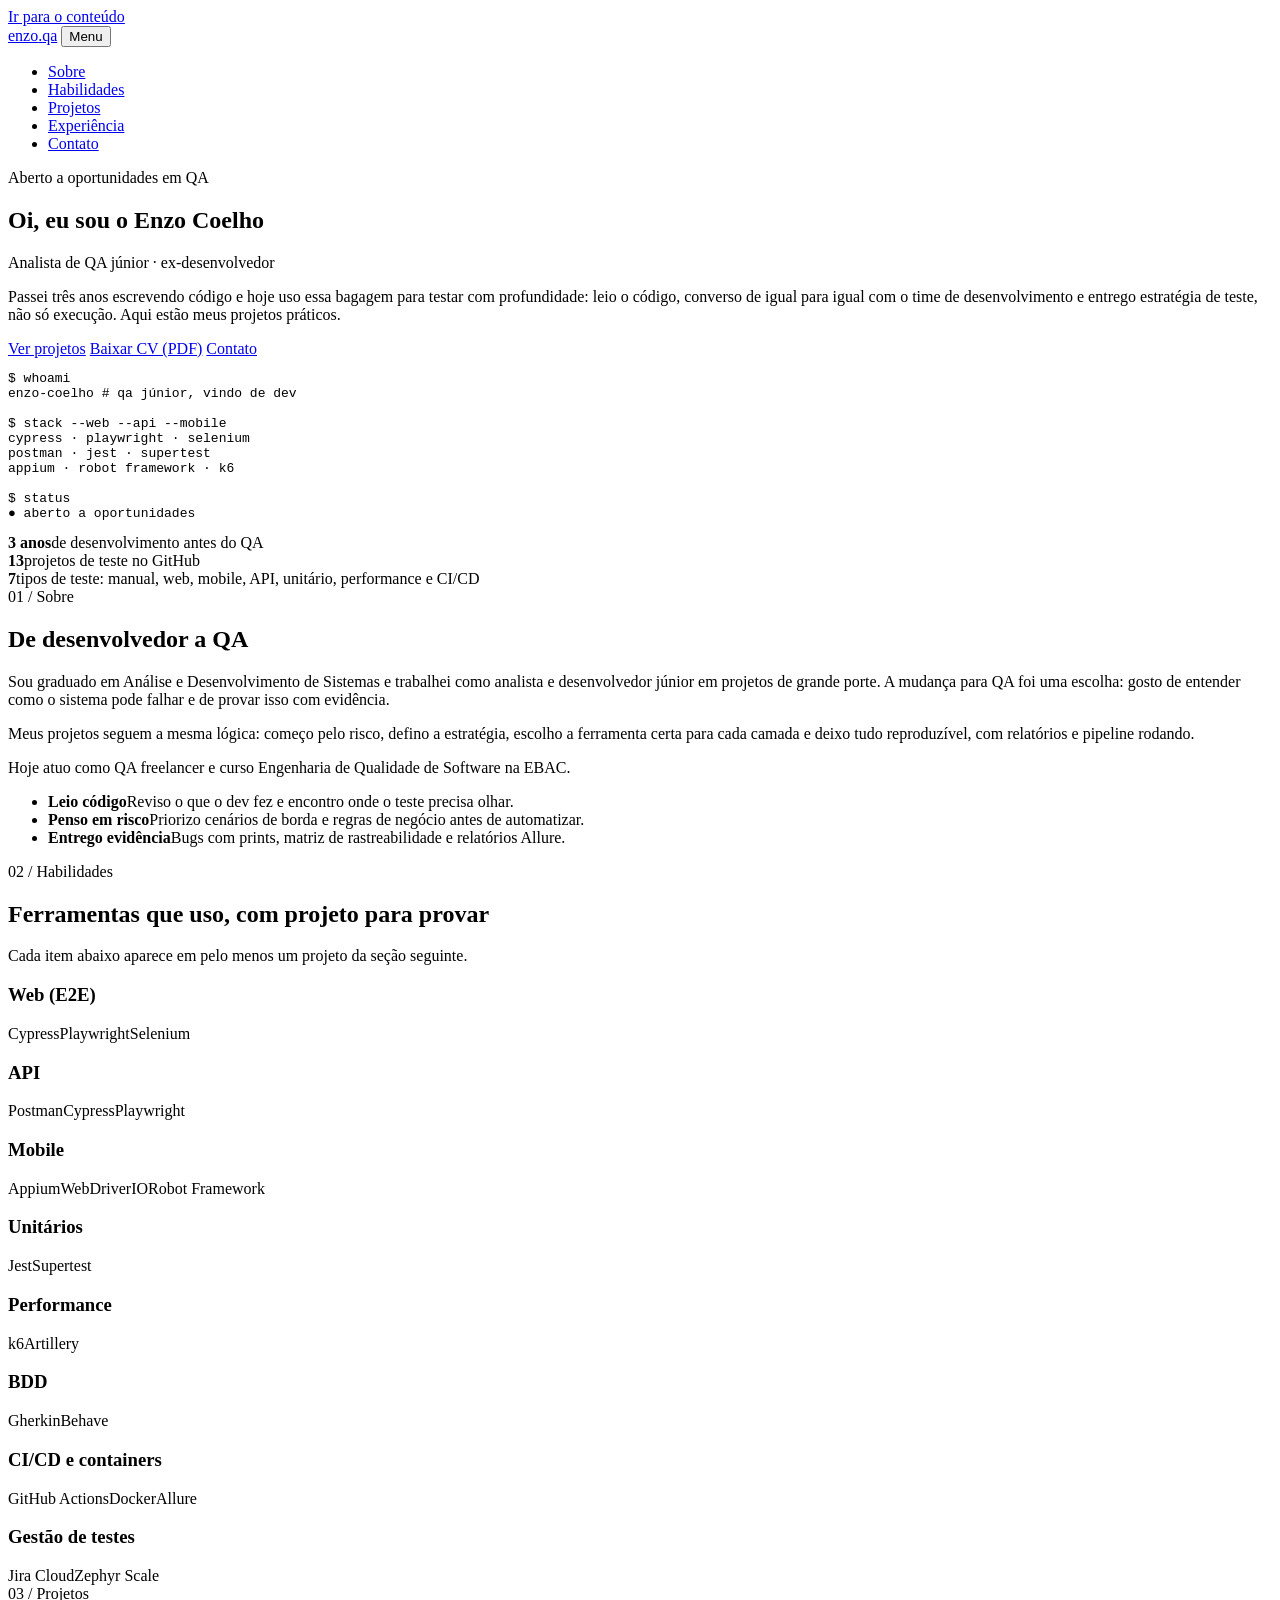
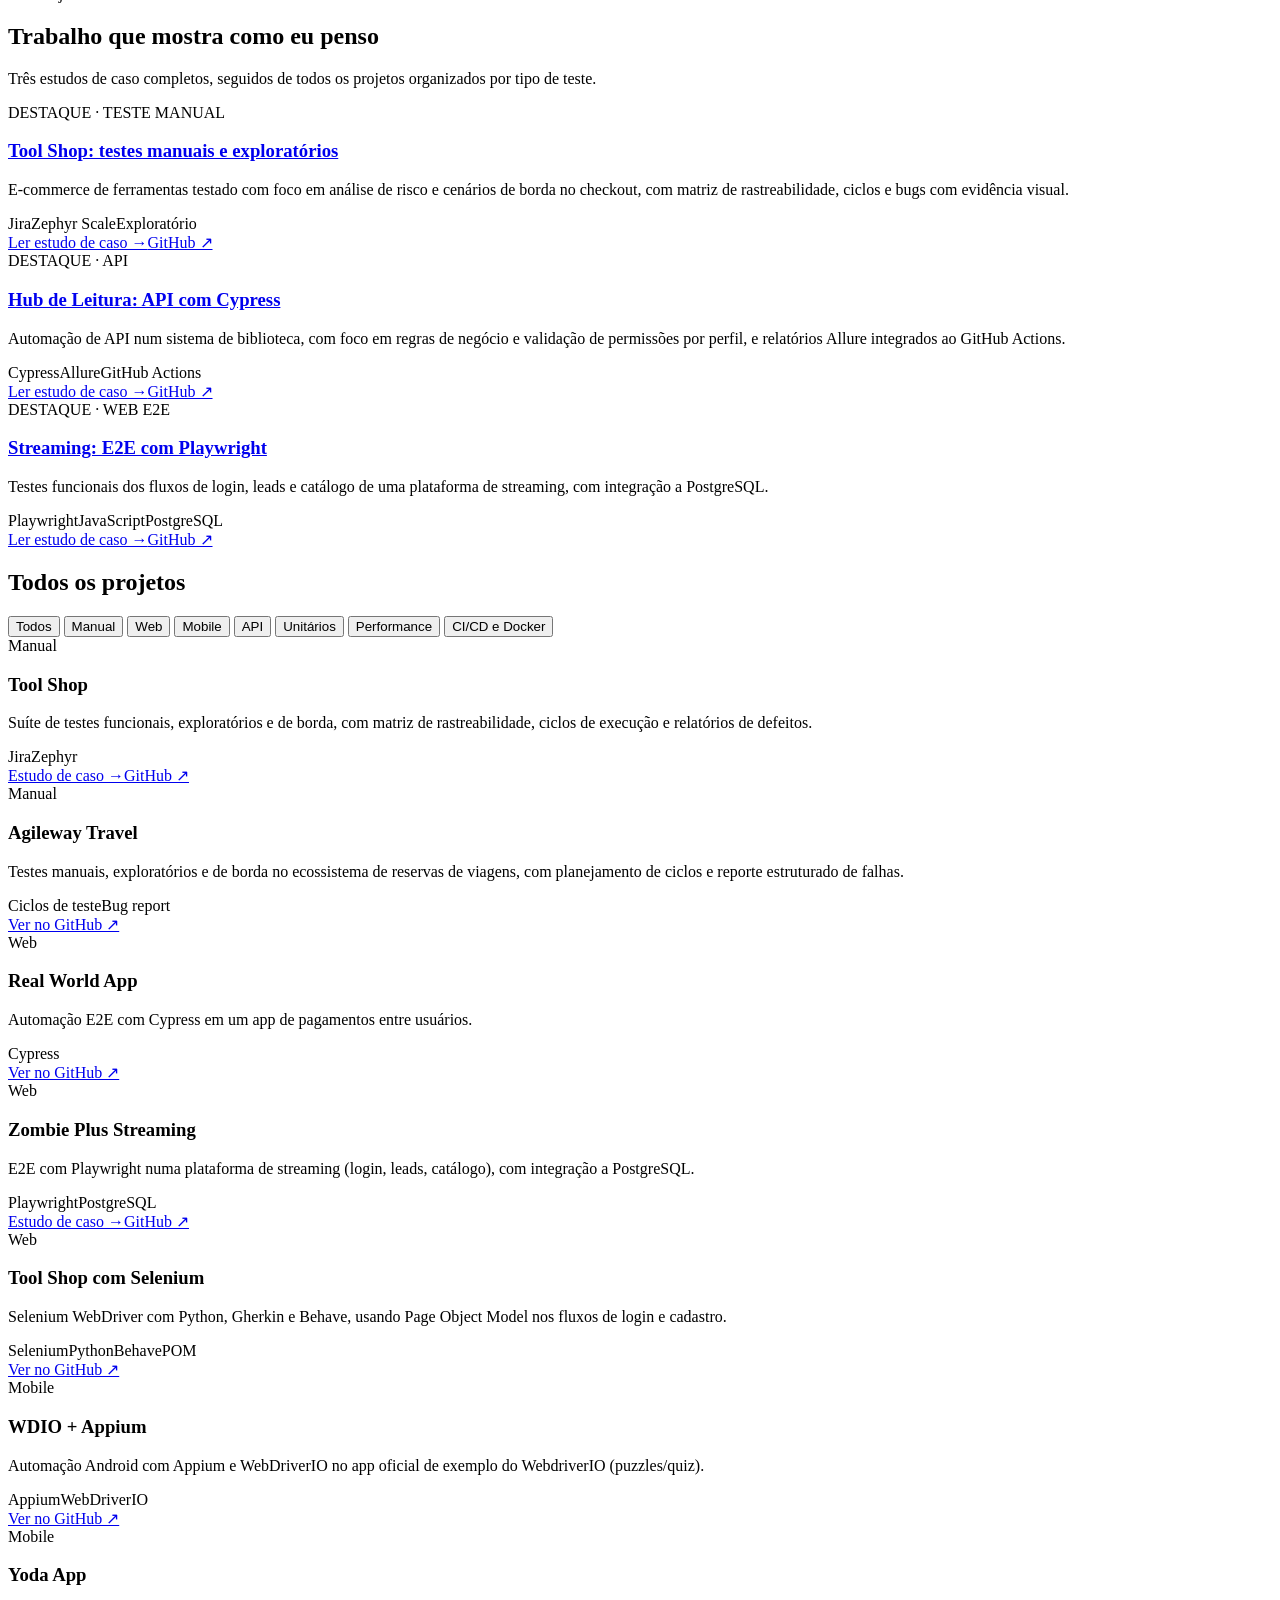
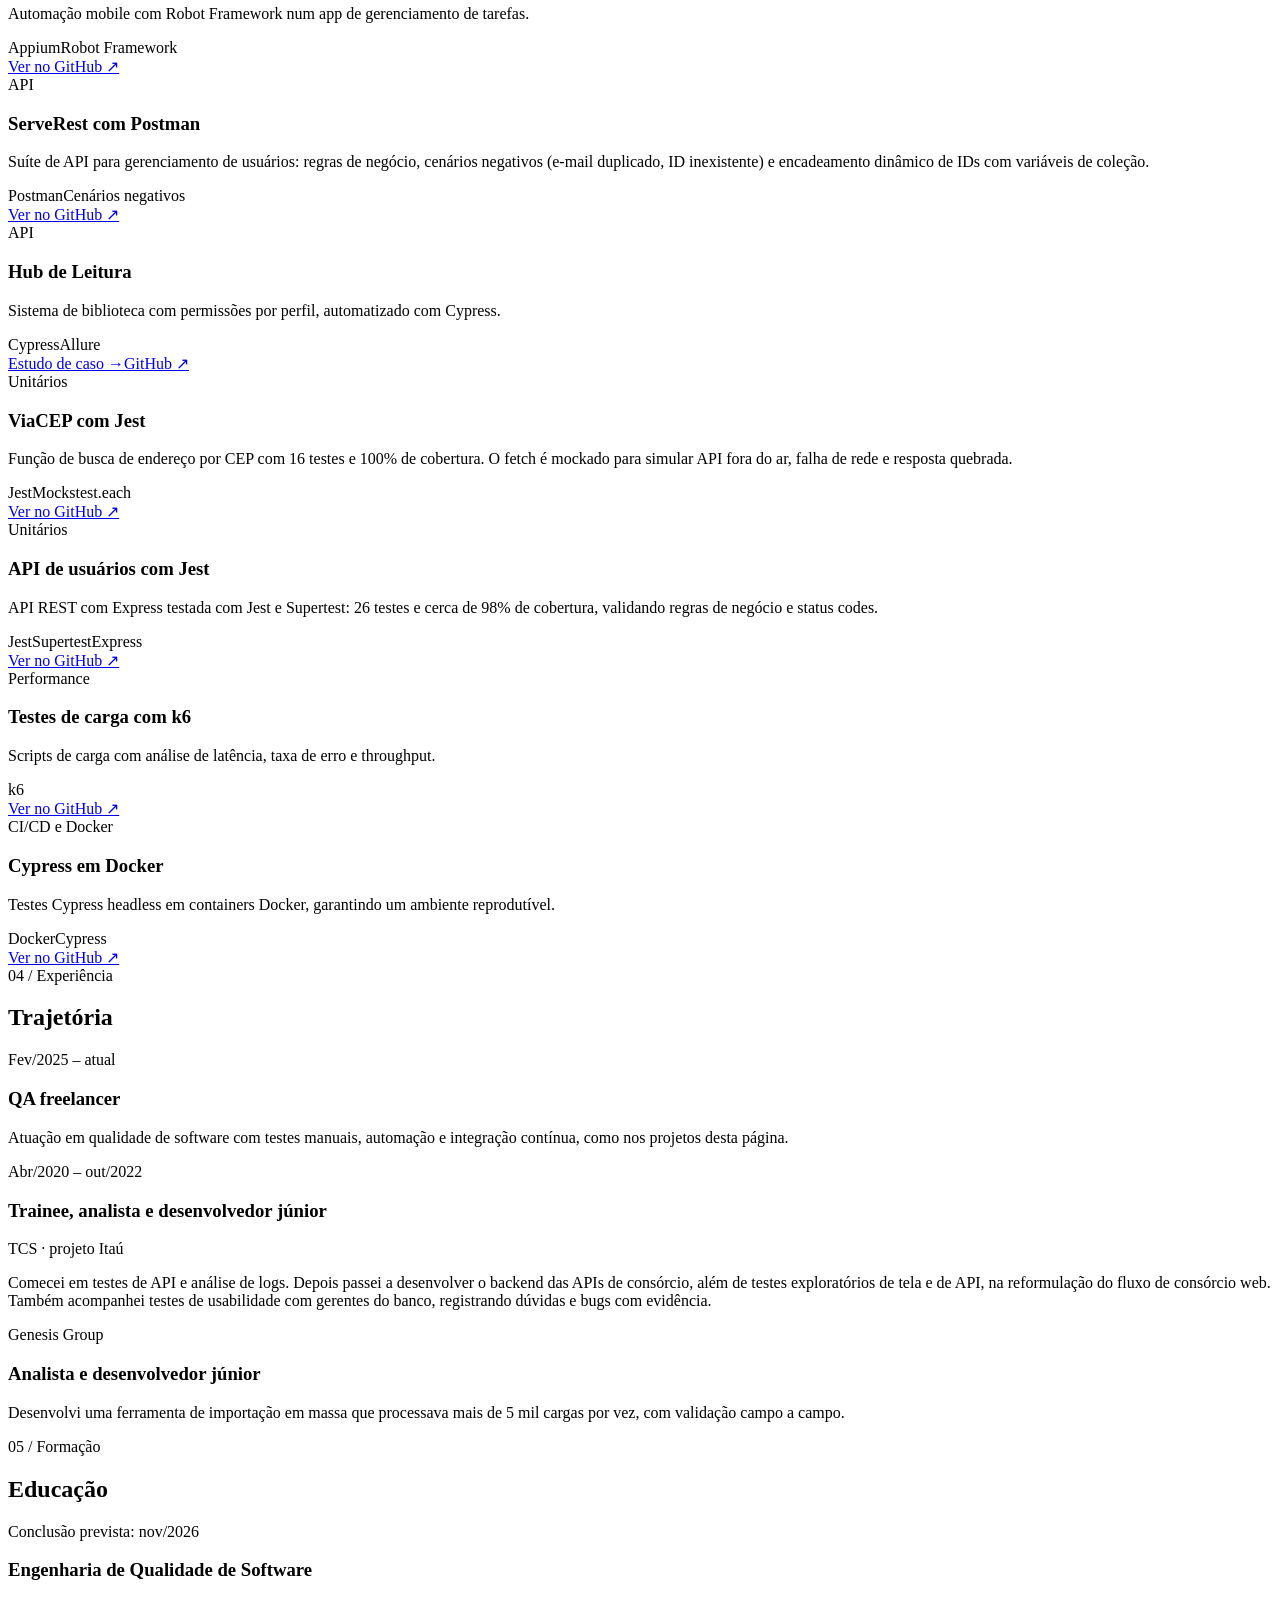
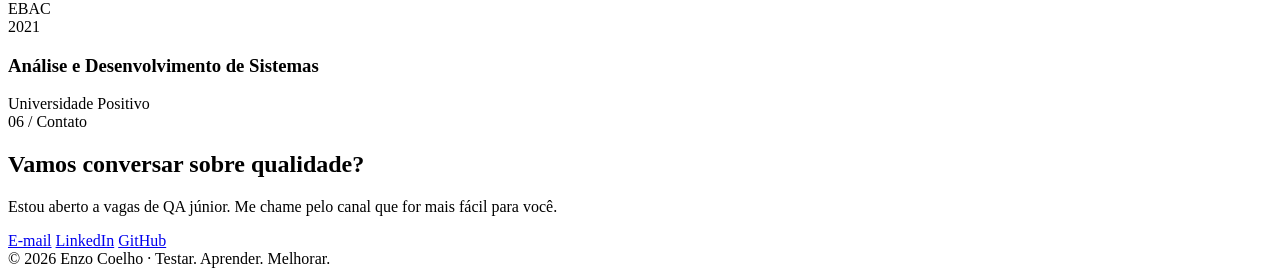
==== index.html @ df44e103 "Add files via upload" ====
<!doctype html>
<html lang="pt-BR">
<head>
  <meta charset="utf-8">
  <meta name="viewport" content="width=device-width, initial-scale=1">
  <title>Enzo Coelho | Analista de QA</title>
  <meta name="description" content="Portfólio de Enzo Coelho, analista de QA júnior com 3 anos de bagagem em desenvolvimento. Testes manuais, automação web, mobile, API, unitários, performance e CI/CD.">
  <meta property="og:title" content="Enzo Coelho | Analista de QA">
  <meta property="og:description" content="De desenvolvedor a QA: projetos práticos de testes manuais, automação e integração contínua.">
  <meta property="og:type" content="website">
  <link rel="stylesheet" href="assets/style.css">
</head>
<body>
  <a class="skip" href="#conteudo">Ir para o conteúdo</a>

  <header class="nav">
    <div class="wrap">
      <a class="brand" href="#inicio">enzo<span>.qa</span></a>
      <button class="nav-toggle" aria-expanded="false" aria-controls="menu">Menu</button>
      <nav aria-label="Principal">
        <ul id="menu">
          <li><a href="#sobre">Sobre</a></li>
          <li><a href="#habilidades">Habilidades</a></li>
          <li><a href="#projetos">Projetos</a></li>
          <li><a href="#experiencia">Experiência</a></li>
          <li><a href="#contato">Contato</a></li>
        </ul>
      </nav>
    </div>
  </header>

  <main id="conteudo">
    <!-- ================= HERO ================= -->
    <section class="hero" id="inicio">
      <div class="wrap">
        <div class="hero-grid">
          <div>
            <span class="badge"><i class="dot"></i> Aberto a oportunidades em QA</span>
            <h1>Oi, eu sou o <span class="grad">Enzo Coelho</span></h1>
            <p class="role">Analista de QA júnior · ex-desenvolvedor</p>
            <p class="lead">
              Passei três anos escrevendo código e hoje uso essa bagagem para testar com profundidade:
              leio o código, converso de igual para igual com o time de desenvolvimento e entrego
              estratégia de teste, não só execução. Aqui estão meus projetos práticos.
            </p>
            <div class="cta">
              <a class="btn primary" href="#projetos">Ver projetos</a>
              <a class="btn" href="assets/Enzo-Coelho-CV.pdf" download>Baixar CV (PDF)</a>
              <a class="btn" href="#contato">Contato</a>
            </div>
          </div>

          <div class="terminal" aria-hidden="true">
            <div class="terminal-bar"><i></i><i></i><i></i></div>
<pre><span class="p">$</span> whoami
enzo-coelho <span class="c"># qa júnior, vindo de dev</span>

<span class="p">$</span> stack --web --api --mobile
<span class="v">cypress · playwright · selenium</span>
<span class="v">postman · jest · supertest</span>
<span class="v">appium · robot framework · k6</span>

<span class="p">$</span> status
<span class="p">●</span> aberto a oportunidades</pre>
          </div>
        </div>

        <div class="stats">
          <div class="stat"><b>3 anos</b><span>de desenvolvimento antes do QA</span></div>
          <div class="stat"><b>13</b><span>projetos de teste no GitHub</span></div>
          <div class="stat"><b>7</b><span>tipos de teste: manual, web, mobile, API, unitário, performance e CI/CD</span></div>
        </div>
      </div>
    </section>

    <!-- ================= SOBRE ================= -->
    <section id="sobre">
      <div class="wrap">
        <span class="eyebrow">01 / Sobre</span>
        <h2>De desenvolvedor a QA</h2>
        <div class="about-grid">
          <div>
            <p>
              Sou graduado em Análise e Desenvolvimento de Sistemas e trabalhei como analista e
              desenvolvedor júnior em projetos de grande porte. A mudança para QA foi uma escolha:
              gosto de entender como o sistema pode falhar e de provar isso com evidência.
            </p>
            <p>
              Meus projetos seguem a mesma lógica: começo pelo risco, defino a estratégia, escolho
              a ferramenta certa para cada camada e deixo tudo reproduzível, com relatórios e
              pipeline rodando.
            </p>
            <p>
              Hoje atuo como QA freelancer e curso Engenharia de Qualidade de Software na EBAC.
            </p>
          </div>
          <ul class="checks">
            <li><b>Leio código</b><span>Reviso o que o dev fez e encontro onde o teste precisa olhar.</span></li>
            <li><b>Penso em risco</b><span>Priorizo cenários de borda e regras de negócio antes de automatizar.</span></li>
            <li><b>Entrego evidência</b><span>Bugs com prints, matriz de rastreabilidade e relatórios Allure.</span></li>
          </ul>
        </div>
      </div>
    </section>

    <!-- ================= HABILIDADES ================= -->
    <section id="habilidades" class="alt">
      <div class="wrap">
        <span class="eyebrow">02 / Habilidades</span>
        <h2>Ferramentas que uso, com projeto para provar</h2>
        <p class="sub">Cada item abaixo aparece em pelo menos um projeto da seção seguinte.</p>
        <div class="skills">
          <div class="skill"><h3>Web (E2E)</h3><div class="chips"><span class="chip">Cypress</span><span class="chip">Playwright</span><span class="chip">Selenium</span></div></div>
          <div class="skill"><h3>API</h3><div class="chips"><span class="chip">Postman</span><span class="chip">Cypress</span><span class="chip">Playwright</span></div></div>
          <div class="skill"><h3>Mobile</h3><div class="chips"><span class="chip">Appium</span><span class="chip">WebDriverIO</span><span class="chip">Robot Framework</span></div></div>
          <div class="skill"><h3>Unitários</h3><div class="chips"><span class="chip">Jest</span><span class="chip">Supertest</span></div></div>
          <div class="skill"><h3>Performance</h3><div class="chips"><span class="chip">k6</span><span class="chip">Artillery</span></div></div>
          <div class="skill"><h3>BDD</h3><div class="chips"><span class="chip">Gherkin</span><span class="chip">Behave</span></div></div>
          <div class="skill"><h3>CI/CD e containers</h3><div class="chips"><span class="chip">GitHub Actions</span><span class="chip">Docker</span><span class="chip">Allure</span></div></div>
          <div class="skill"><h3>Gestão de testes</h3><div class="chips"><span class="chip">Jira Cloud</span><span class="chip">Zephyr Scale</span></div></div>
        </div>
      </div>
    </section>

    <!-- ================= PROJETOS ================= -->
    <section id="projetos">
      <div class="wrap">
        <span class="eyebrow">03 / Projetos</span>
        <h2>Trabalho que mostra como eu penso</h2>
        <p class="sub">Três estudos de caso completos, seguidos de todos os projetos organizados por tipo de teste.</p>

        <div class="featured">
          <article class="card feat">
            <span class="star">DESTAQUE · TESTE MANUAL</span>
            <h3><a href="projetos/tool-shop.html">Tool Shop: testes manuais e exploratórios</a></h3>
            <p>E-commerce de ferramentas testado com foco em análise de risco e cenários de borda no checkout, com matriz de rastreabilidade, ciclos e bugs com evidência visual.</p>
            <div class="tags"><span>Jira</span><span>Zephyr Scale</span><span>Exploratório</span></div>
            <div class="links"><a href="projetos/tool-shop.html">Ler estudo de caso →</a><a href="https://github.com/enzoacoelho/qa-manual-toolshop">GitHub ↗</a></div>
          </article>

          <article class="card feat">
            <span class="star">DESTAQUE · API</span>
            <h3><a href="projetos/hub-de-leitura.html">Hub de Leitura: API com Cypress</a></h3>
            <p>Automação de API num sistema de biblioteca, com foco em regras de negócio e validação de permissões por perfil, e relatórios Allure integrados ao GitHub Actions.</p>
            <div class="tags"><span>Cypress</span><span>Allure</span><span>GitHub Actions</span></div>
            <div class="links"><a href="projetos/hub-de-leitura.html">Ler estudo de caso →</a><a href="https://github.com/enzoacoelho/cy-api-hub-de-leitura">GitHub ↗</a></div>
          </article>

          <article class="card feat">
            <span class="star">DESTAQUE · WEB E2E</span>
            <h3><a href="projetos/streaming.html">Streaming: E2E com Playwright</a></h3>
            <p>Testes funcionais dos fluxos de login, leads e catálogo de uma plataforma de streaming, com integração a PostgreSQL.</p>
            <div class="tags"><span>Playwright</span><span>JavaScript</span><span>PostgreSQL</span></div>
            <div class="links"><a href="projetos/streaming.html">Ler estudo de caso →</a><a href="https://github.com/enzoacoelho/pw-streaming">GitHub ↗</a></div>
          </article>
        </div>

        <h2 style="font-size:1.5rem">Todos os projetos</h2>
        <div class="filters" role="group" aria-label="Filtrar projetos por tipo">
          <button class="filter" data-filter="todos" aria-pressed="true">Todos</button>
          <button class="filter" data-filter="manual" aria-pressed="false">Manual</button>
          <button class="filter" data-filter="web" aria-pressed="false">Web</button>
          <button class="filter" data-filter="mobile" aria-pressed="false">Mobile</button>
          <button class="filter" data-filter="api" aria-pressed="false">API</button>
          <button class="filter" data-filter="unitario" aria-pressed="false">Unitários</button>
          <button class="filter" data-filter="performance" aria-pressed="false">Performance</button>
          <button class="filter" data-filter="devops" aria-pressed="false">CI/CD e Docker</button>
        </div>

        <div class="grid" id="todos">
          <article class="card" data-cat="manual">
            <span class="cat">Manual</span>
            <h3>Tool Shop</h3>
            <p>Suíte de testes funcionais, exploratórios e de borda, com matriz de rastreabilidade, ciclos de execução e relatórios de defeitos.</p>
            <div class="tags"><span>Jira</span><span>Zephyr</span></div>
            <div class="links"><a href="projetos/tool-shop.html">Estudo de caso →</a><a href="https://github.com/enzoacoelho/qa-manual-toolshop">GitHub ↗</a></div>
          </article>
          <article class="card" data-cat="manual">
            <span class="cat">Manual</span>
            <h3>Agileway Travel</h3>
            <p>Testes manuais, exploratórios e de borda no ecossistema de reservas de viagens, com planejamento de ciclos e reporte estruturado de falhas.</p>
            <div class="tags"><span>Ciclos de teste</span><span>Bug report</span></div>
            <div class="links"><a href="https://github.com/enzoacoelho/qa-manual-agileway-travel">Ver no GitHub ↗</a></div>
          </article>

          <article class="card" data-cat="web">
            <span class="cat">Web</span>
            <h3>Real World App</h3>
            <p>Automação E2E com Cypress em um app de pagamentos entre usuários.</p>
            <div class="tags"><span>Cypress</span></div>
            <div class="links"><a href="https://github.com/enzoacoelho/cy-realworldapp">Ver no GitHub ↗</a></div>
          </article>
          <article class="card" data-cat="web">
            <span class="cat">Web</span>
            <h3>Zombie Plus Streaming</h3>
            <p>E2E com Playwright numa plataforma de streaming (login, leads, catálogo), com integração a PostgreSQL.</p>
            <div class="tags"><span>Playwright</span><span>PostgreSQL</span></div>
            <div class="links"><a href="projetos/streaming.html">Estudo de caso →</a><a href="https://github.com/enzoacoelho/pw-streaming">GitHub ↗</a></div>
          </article>
          <article class="card" data-cat="web">
            <span class="cat">Web</span>
            <h3>Tool Shop com Selenium</h3>
            <p>Selenium WebDriver com Python, Gherkin e Behave, usando Page Object Model nos fluxos de login e cadastro.</p>
            <div class="tags"><span>Selenium</span><span>Python</span><span>Behave</span><span>POM</span></div>
            <div class="links"><a href="https://github.com/enzoacoelho/selenium-py-toolshop">Ver no GitHub ↗</a></div>
          </article>

          <article class="card" data-cat="mobile">
            <span class="cat">Mobile</span>
            <h3>WDIO + Appium</h3>
            <p>Automação Android com Appium e WebDriverIO no app oficial de exemplo do WebdriverIO (puzzles/quiz).</p>
            <div class="tags"><span>Appium</span><span>WebDriverIO</span></div>
            <div class="links"><a href="https://github.com/enzoacoelho/appium-wdio">Ver no GitHub ↗</a></div>
          </article>
          <article class="card" data-cat="mobile">
            <span class="cat">Mobile</span>
            <h3>Yoda App</h3>
            <p>Automação mobile com Robot Framework num app de gerenciamento de tarefas.</p>
            <div class="tags"><span>Appium</span><span>Robot Framework</span></div>
            <div class="links"><a href="https://github.com/enzoacoelho/appium-robot-yodapp">Ver no GitHub ↗</a></div>
          </article>

          <article class="card" data-cat="api">
            <span class="cat">API</span>
            <h3>ServeRest com Postman</h3>
            <p>Suíte de API para gerenciamento de usuários: regras de negócio, cenários negativos (e-mail duplicado, ID inexistente) e encadeamento dinâmico de IDs com variáveis de coleção.</p>
            <div class="tags"><span>Postman</span><span>Cenários negativos</span></div>
            <div class="links"><a href="https://github.com/enzoacoelho/postman-serverest-usuarios">Ver no GitHub ↗</a></div>
          </article>
          <article class="card" data-cat="api">
            <span class="cat">API</span>
            <h3>Hub de Leitura</h3>
            <p>Sistema de biblioteca com permissões por perfil, automatizado com Cypress.</p>
            <div class="tags"><span>Cypress</span><span>Allure</span></div>
            <div class="links"><a href="projetos/hub-de-leitura.html">Estudo de caso →</a><a href="https://github.com/enzoacoelho/cy-api-hub-de-leitura">GitHub ↗</a></div>
          </article>

          <article class="card" data-cat="unitario">
            <span class="cat">Unitários</span>
            <h3>ViaCEP com Jest</h3>
            <p>Função de busca de endereço por CEP com 16 testes e 100% de cobertura. O fetch é mockado para simular API fora do ar, falha de rede e resposta quebrada.</p>
            <div class="tags"><span>Jest</span><span>Mocks</span><span>test.each</span></div>
            <div class="links"><a href="https://github.com/enzoacoelho/jest-viacep">Ver no GitHub ↗</a></div>
          </article>
          <article class="card" data-cat="unitario">
            <span class="cat">Unitários</span>
            <h3>API de usuários com Jest</h3>
            <p>API REST com Express testada com Jest e Supertest: 26 testes e cerca de 98% de cobertura, validando regras de negócio e status codes.</p>
            <div class="tags"><span>Jest</span><span>Supertest</span><span>Express</span></div>
            <div class="links"><a href="https://github.com/enzoacoelho/jest-usuarios-api">Ver no GitHub ↗</a></div>
          </article>

          <article class="card" data-cat="performance">
            <span class="cat">Performance</span>
            <h3>Testes de carga com k6</h3>
            <p>Scripts de carga com análise de latência, taxa de erro e throughput.</p>
            <div class="tags"><span>k6</span></div>
            <div class="links"><a href="https://github.com/enzoacoelho/k6-tests">Ver no GitHub ↗</a></div>
          </article>

          <article class="card" data-cat="devops">
            <span class="cat">CI/CD e Docker</span>
            <h3>Cypress em Docker</h3>
            <p>Testes Cypress headless em containers Docker, garantindo um ambiente reprodutível.</p>
            <div class="tags"><span>Docker</span><span>Cypress</span></div>
            <div class="links"><a href="https://github.com/enzoacoelho/cy-interception-docker">Ver no GitHub ↗</a></div>
          </article>
        </div>
      </div>
    </section>

    <!-- ================= EXPERIÊNCIA ================= -->
    <section id="experiencia" class="alt">
      <div class="wrap">
        <div class="two">
          <div>
            <span class="eyebrow">04 / Experiência</span>
            <h2>Trajetória</h2>
            <div class="timeline">
              <div class="tl" style="grid-template-columns:1fr">
                <div>
                  <time>Fev/2025 – atual</time>
                  <h3>QA freelancer</h3>
                  <p>Atuação em qualidade de software com testes manuais, automação e integração contínua, como nos projetos desta página.</p>
                </div>
              </div>
              <div class="tl" style="grid-template-columns:1fr">
                <div>
                  <time>Abr/2020 – out/2022</time>
                  <h3>Trainee, analista e desenvolvedor júnior</h3>
                  <div class="where">TCS · projeto Itaú</div>
                  <p>Comecei em testes de API e análise de logs. Depois passei a desenvolver o backend das APIs de consórcio, além de testes exploratórios de tela e de API, na reformulação do fluxo de consórcio web. Também acompanhei testes de usabilidade com gerentes do banco, registrando dúvidas e bugs com evidência.</p>
                </div>
              </div>
              <div class="tl" style="grid-template-columns:1fr">
                <div>
                  <time>Genesis Group</time>
                  <h3>Analista e desenvolvedor júnior</h3>
                  <p>Desenvolvi uma ferramenta de importação em massa que processava mais de 5 mil cargas por vez, com validação campo a campo.</p>
                </div>
              </div>
            </div>
          </div>

          <div>
            <span class="eyebrow">05 / Formação</span>
            <h2>Educação</h2>
            <div class="timeline">
              <div class="tl" style="grid-template-columns:1fr">
                <div>
                  <time>Conclusão prevista: nov/2026</time>
                  <h3>Engenharia de Qualidade de Software</h3>
                  <div class="where">EBAC</div>
                </div>
              </div>
              <div class="tl" style="grid-template-columns:1fr">
                <div>
                  <time>2021</time>
                  <h3>Análise e Desenvolvimento de Sistemas</h3>
                  <div class="where">Universidade Positivo</div>
                </div>
              </div>
            </div>
          </div>
        </div>
      </div>
    </section>

    <!-- ================= CONTATO ================= -->
    <section id="contato" class="contact">
      <div class="wrap">
        <span class="eyebrow">06 / Contato</span>
        <h2>Vamos conversar sobre qualidade?</h2>
        <p class="sub">Estou aberto a vagas de QA júnior. Me chame pelo canal que for mais fácil para você.</p>
        <div class="cta">
          <a class="btn primary" href="mailto:TROCAR-PELO-SEU-EMAIL@exemplo.com">E-mail</a>
          <a class="btn" href="https://www.linkedin.com/in/TROCAR-PELO-SEU-LINKEDIN">LinkedIn</a>
          <a class="btn" href="https://github.com/enzoacoelho">GitHub</a>
        </div>
      </div>
    </section>
  </main>

  <footer>
    <div class="wrap">© <span id="year">2026</span> Enzo Coelho · Testar. Aprender. Melhorar.</div>
  </footer>

  <script src="assets/main.js"></script>
</body>
</html>
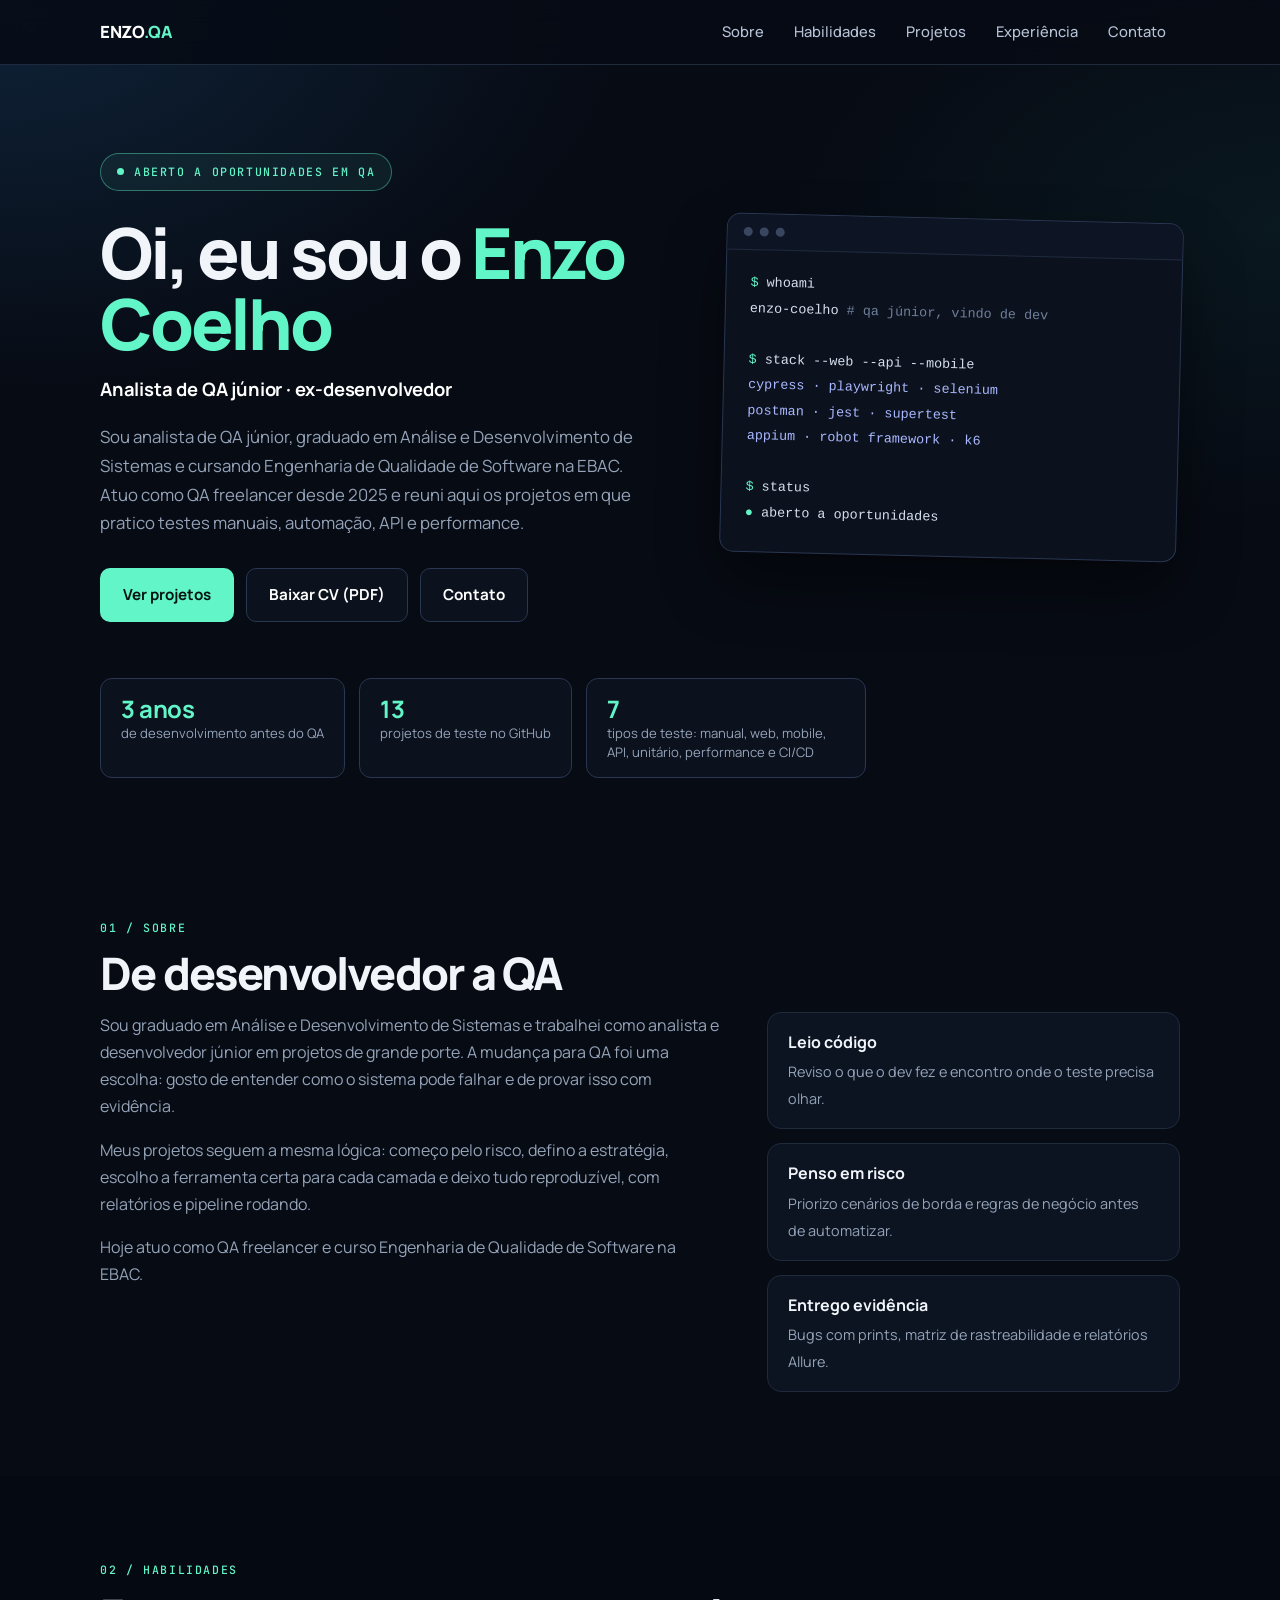
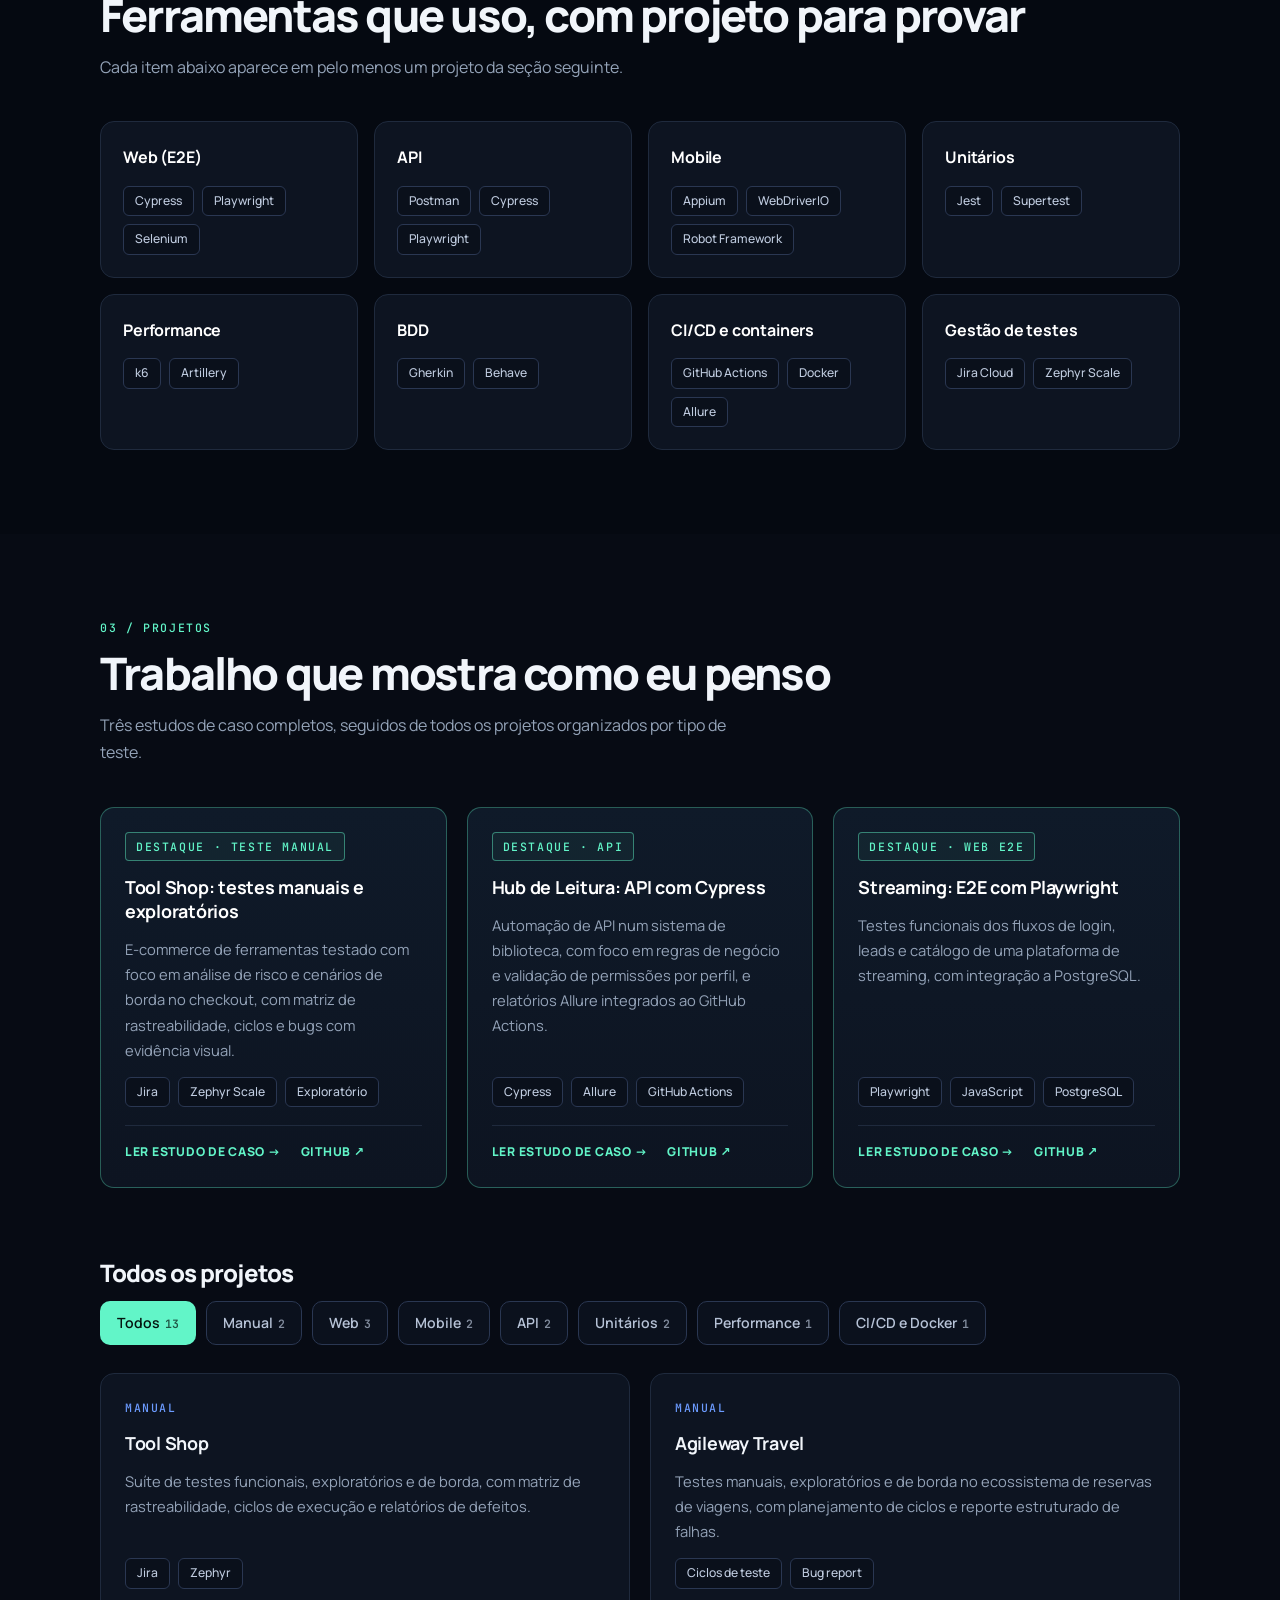
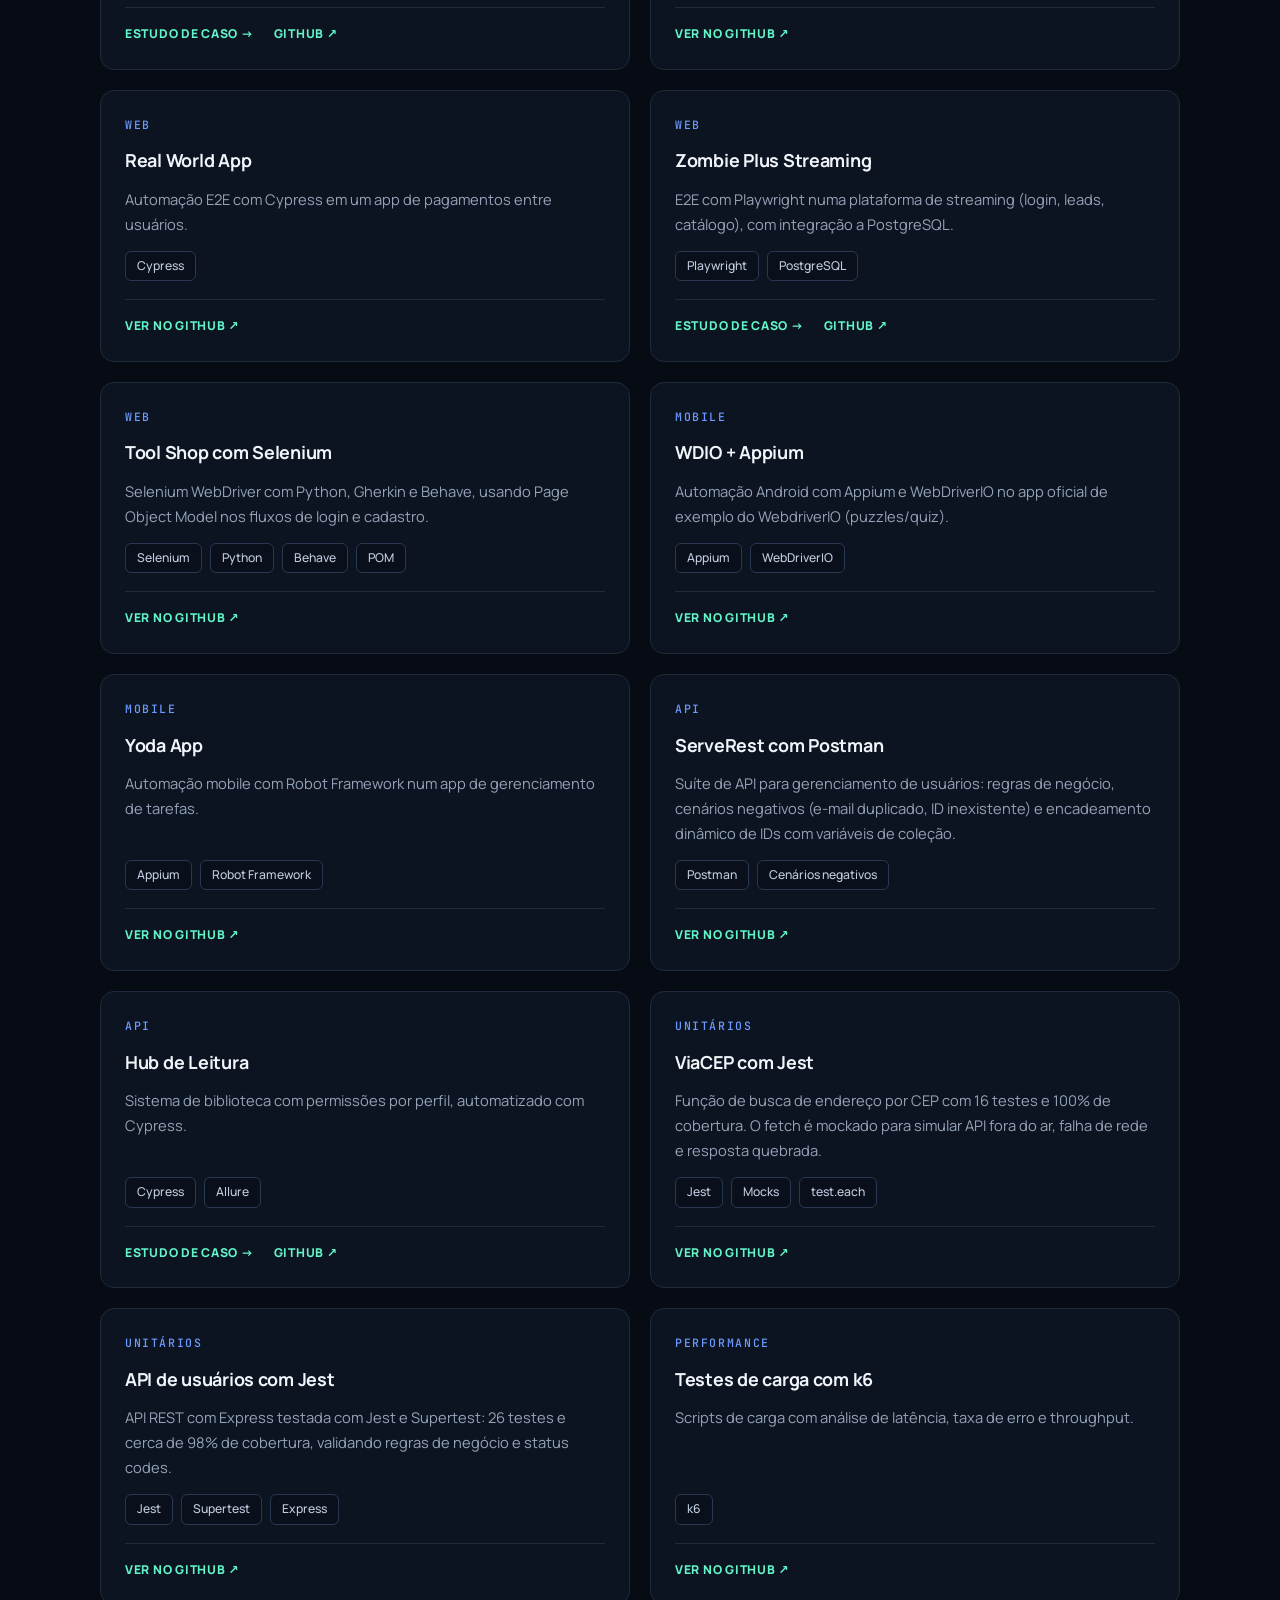
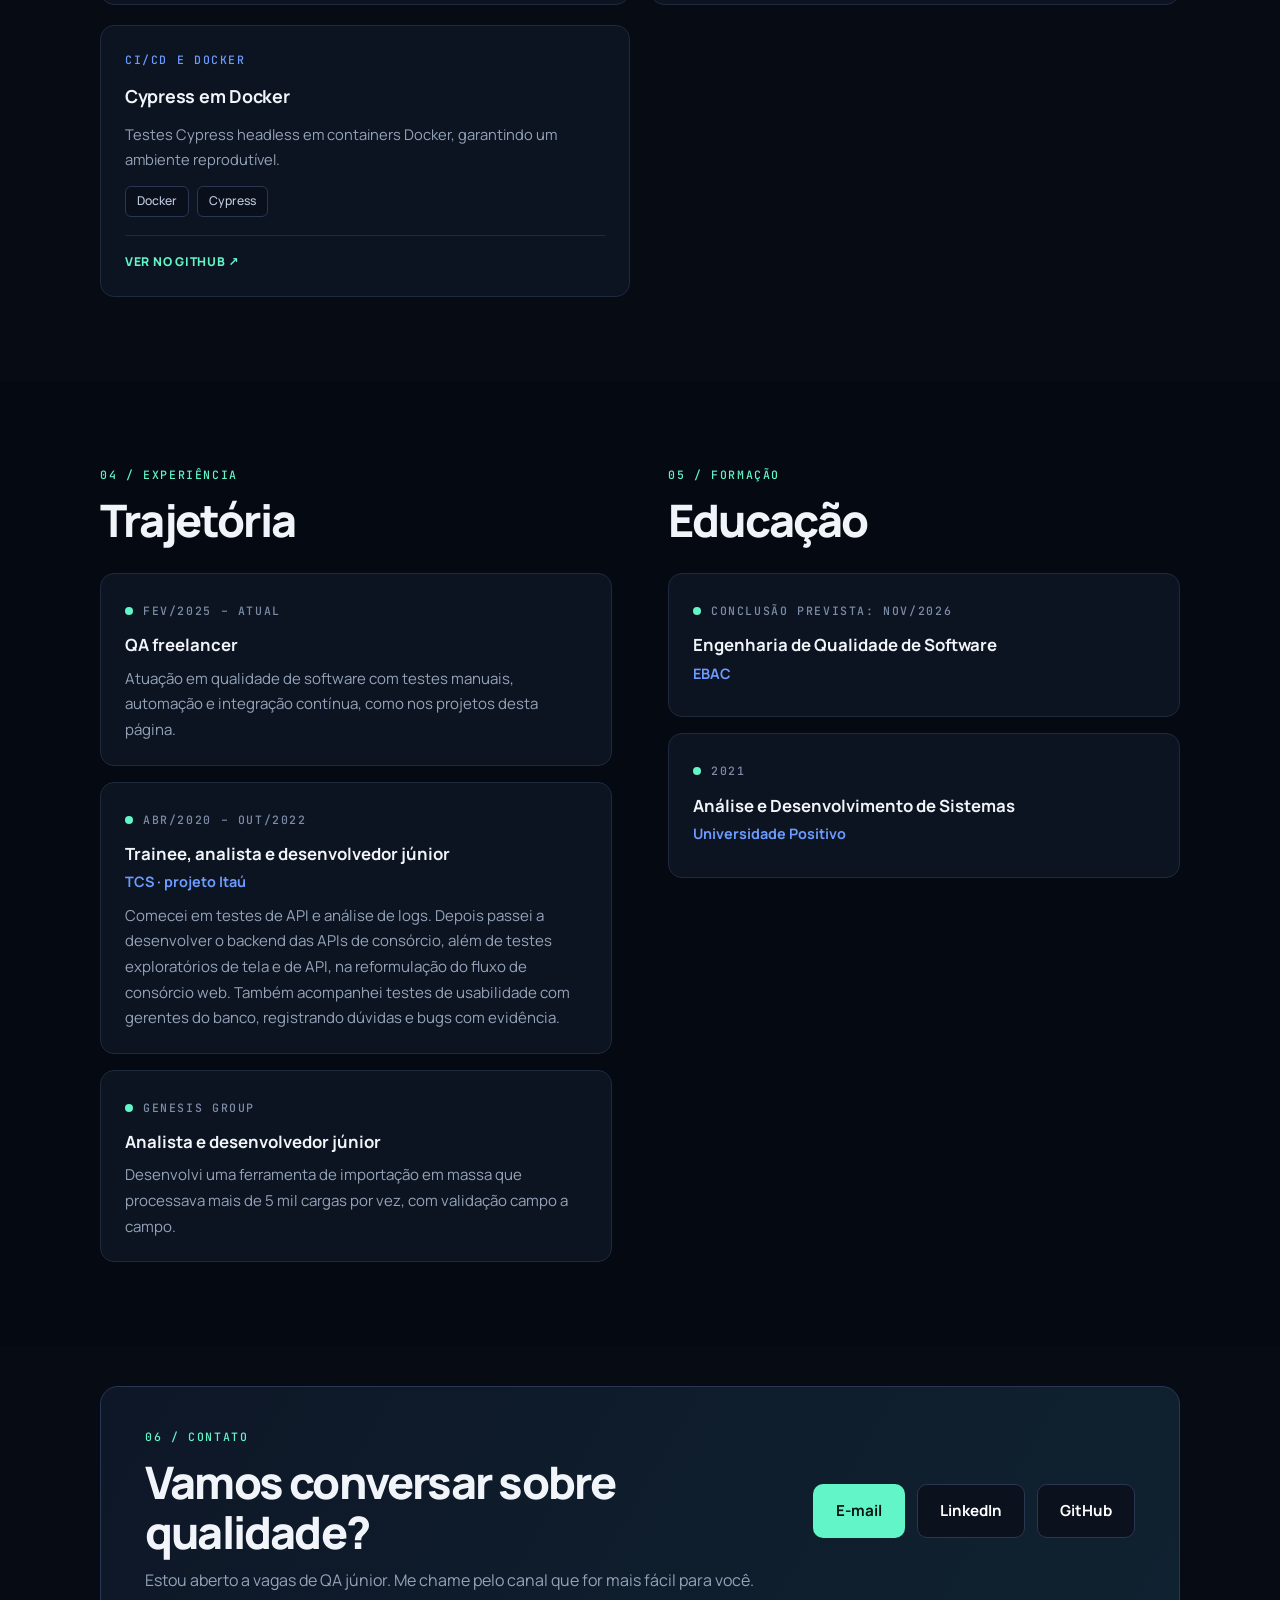
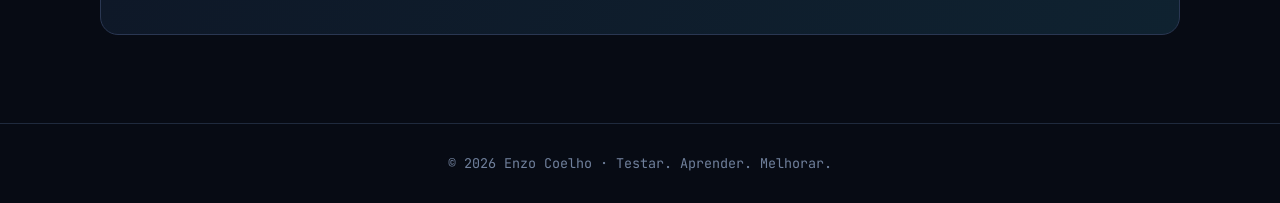
==== commit d65174b3: "Update index.html" ====
--- a/index.html
+++ b/index.html
@@ -39,9 +39,8 @@
             <h1>Oi, eu sou o <span class="grad">Enzo Coelho</span></h1>
             <p class="role">Analista de QA júnior · ex-desenvolvedor</p>
             <p class="lead">
-              Passei três anos escrevendo código e hoje uso essa bagagem para testar com profundidade:
-              leio o código, converso de igual para igual com o time de desenvolvimento e entrego
-              estratégia de teste, não só execução. Aqui estão meus projetos práticos.
+              Sou analista de QA júnior, graduado em Análise e Desenvolvimento de Sistemas e cursando Engenharia de Qualidade de Software na EBAC.
+              Atuo como QA freelancer desde 2025 e reuni aqui os projetos em que pratico testes manuais, automação, API e performance.
             </p>
             <div class="cta">
               <a class="btn primary" href="#projetos">Ver projetos</a>
--- a/assets/style.css
+++ b/assets/style.css
@@ -0,0 +1,237 @@
+@import url("https://fonts.googleapis.com/css2?family=Manrope:wght@400;500;600;700;800&family=JetBrains+Mono:wght@400;500;700&display=swap");
+
+/* ============ Tema (preto-azulado, destaque verde-menta) ============ */
+:root {
+  --bg: #070b14;
+  --bg-soft: rgba(5, 8, 16, 0.55);
+  --card: #0d1421;
+  --card-hover: #111a2b;
+  --line: #1f2a3d;
+  --line-2: #2a3752;
+  --text: #f1f5fa;
+  --muted: #94a3b8;
+  --accent: #62f5c8;
+  --accent-ink: #04140f;
+  --blue: #6c9bff;
+  --radius: 14px;
+  --mono: "JetBrains Mono", ui-monospace, "SF Mono", Menlo, Consolas, monospace;
+  --sans: "Manrope", system-ui, -apple-system, "Segoe UI", Roboto, "Helvetica Neue", Arial, sans-serif;
+}
+
+* { box-sizing: border-box; }
+html { scroll-behavior: smooth; scroll-padding-top: 84px; color-scheme: dark; }
+body {
+  margin: 0;
+  font-family: var(--sans);
+  color: var(--text);
+  line-height: 1.7;
+  -webkit-font-smoothing: antialiased;
+  background-color: var(--bg);
+  background-image:
+    radial-gradient(900px 560px at 0% 0%, rgba(22, 58, 92, 0.5), transparent 70%),
+    radial-gradient(700px 420px at 100% 25%, rgba(24, 100, 96, 0.14), transparent 70%);
+  background-attachment: fixed;
+}
+@media (prefers-reduced-motion: reduce) {
+  html { scroll-behavior: auto; }
+  * { transition: none !important; animation: none !important; }
+}
+
+img { max-width: 100%; display: block; }
+a { color: var(--accent); text-decoration: none; }
+a:hover { text-decoration: underline; }
+:focus-visible { outline: 2px solid var(--accent); outline-offset: 3px; border-radius: 6px; }
+
+.wrap { width: min(1080px, 100% - 40px); margin-inline: auto; }
+.skip {
+  position: absolute; left: -999px; top: 8px;
+  background: var(--accent); color: var(--accent-ink); padding: 8px 14px; border-radius: 8px; z-index: 100;
+}
+.skip:focus { left: 12px; }
+
+/* ============ Navegação ============ */
+.nav {
+  position: sticky; top: 0; z-index: 50;
+  background: rgba(7, 11, 20, 0.85);
+  backdrop-filter: blur(12px);
+  border-bottom: 1px solid var(--line);
+}
+.nav .wrap { display: flex; align-items: center; justify-content: space-between; height: 64px; }
+.brand { font-weight: 800; color: #fff; letter-spacing: -0.02em; text-transform: uppercase; font-size: 1.05rem; }
+.brand span { color: var(--accent); }
+.brand:hover { text-decoration: none; }
+.nav ul { display: flex; gap: 2px; list-style: none; margin: 0; padding: 0; }
+.nav ul a { display: block; padding: 8px 14px; border-radius: 8px; color: #b6c2d6; font-size: 0.92rem; font-weight: 500; }
+.nav ul a:hover { color: #fff; text-decoration: none; }
+.nav-toggle {
+  display: none; background: none; border: 1px solid var(--line-2); color: var(--text);
+  border-radius: 8px; padding: 8px 16px; font: inherit; font-weight: 600; cursor: pointer;
+}
+@media (max-width: 820px) {
+  .nav-toggle { display: block; margin-left: auto; }
+  .nav ul {
+    display: none; position: absolute; top: 64px; left: 0; right: 0;
+    flex-direction: column; padding: 12px 20px 18px;
+    background: rgba(7, 11, 20, 0.98); border-bottom: 1px solid var(--line);
+  }
+  .nav ul.open { display: flex; }
+}
+
+/* ============ Hero ============ */
+.hero { padding: 88px 0 56px; position: relative; overflow: hidden; }
+.hero-grid { display: grid; grid-template-columns: 1.1fr 0.9fr; gap: 64px; align-items: center; }
+@media (max-width: 900px) { .hero-grid { grid-template-columns: 1fr; } }
+
+/* rótulos em fonte monoespaçada */
+.eyebrow, .badge, .card .cat, .star, .tl time, .box h3, .box dt {
+  font-family: var(--mono); text-transform: uppercase; letter-spacing: 0.14em; font-size: 0.72rem; font-weight: 500;
+}
+.eyebrow { color: var(--accent); display: block; }
+.badge {
+  display: inline-flex; align-items: center; gap: 10px; color: var(--accent);
+  padding: 8px 16px; border: 1px solid rgba(98, 245, 200, 0.4); border-radius: 999px; background: rgba(98, 245, 200, 0.06);
+}
+.dot { width: 7px; height: 7px; border-radius: 50%; background: var(--accent); }
+h1 { font-size: clamp(2.5rem, 6vw, 4.4rem); line-height: 1.02; margin: 26px 0 14px; letter-spacing: -0.045em; font-weight: 800; }
+h1 .grad { color: var(--accent); background: none; -webkit-text-fill-color: currentColor; }
+.role { font-size: 1.15rem; font-weight: 700; color: #fff; margin: 0 0 18px; letter-spacing: -0.01em; }
+.lead { max-width: 56ch; color: var(--muted); margin: 0 0 30px; font-size: 1.05rem; }
+
+.cta { display: flex; flex-wrap: wrap; gap: 12px; }
+.btn {
+  display: inline-flex; align-items: center; gap: 8px; font: inherit; font-weight: 700; font-size: 0.95rem;
+  padding: 13px 22px; border-radius: 10px; cursor: pointer;
+  border: 1px solid var(--line-2); color: #fff; background: #0b111d;
+  transition: transform 0.15s, background 0.15s, border-color 0.15s;
+}
+.btn:hover { transform: translateY(-2px); text-decoration: none; background: #121a2b; border-color: #3a4a6b; }
+.btn.primary { background: var(--accent); color: var(--accent-ink); border-color: transparent; }
+.btn.primary:hover { background: #7cf7d3; }
+
+/* janela de código */
+.terminal {
+  background: #0b111d; border: 1px solid var(--line-2); border-radius: 14px;
+  box-shadow: 0 30px 60px rgba(0, 0, 0, 0.45); transform: rotate(1.4deg);
+  font-family: var(--mono); font-size: 0.84rem; overflow: hidden; color: #d7e0ef;
+}
+.terminal-bar { display: flex; gap: 7px; padding: 13px 16px; border-bottom: 1px solid var(--line); background: #0d1524; }
+.terminal-bar i { width: 9px; height: 9px; border-radius: 50%; background: #3a465f; display: block; }
+.terminal pre { margin: 0; padding: 20px 24px 26px; white-space: pre-wrap; line-height: 1.9; }
+.terminal .p { color: var(--accent); }
+.terminal .c { color: #6f7f9b; }
+.terminal .v { color: #a9b8ff; }
+@media (max-width: 900px) { .terminal { transform: none; } }
+
+.stats { display: flex; flex-wrap: wrap; gap: 14px; margin-top: 56px; }
+.stat { background: #0b111d; border: 1px solid var(--line-2); border-radius: 12px; padding: 14px 20px; min-width: 190px; max-width: 280px; }
+.stat b { display: block; font-size: 1.5rem; font-weight: 700; color: var(--accent); letter-spacing: -0.02em; line-height: 1.3; }
+.stat span { color: var(--muted); font-size: 0.82rem; display: block; line-height: 1.5; }
+
+/* ============ Seções ============ */
+section { padding: 84px 0; }
+section.alt { background: var(--bg-soft); }
+h2 { font-size: clamp(1.9rem, 4vw, 2.8rem); margin: 10px 0 14px; letter-spacing: -0.04em; line-height: 1.12; font-weight: 800; }
+.sub { color: var(--muted); max-width: 64ch; margin: 0 0 40px; }
+
+.about-grid { display: grid; grid-template-columns: 1.2fr 0.8fr; gap: 48px; }
+@media (max-width: 860px) { .about-grid { grid-template-columns: 1fr; } }
+.about-grid p { margin: 0 0 16px; color: var(--muted); }
+.checks { list-style: none; padding: 0; margin: 0; display: grid; gap: 14px; }
+.checks li { background: var(--card); border: 1px solid var(--line); border-radius: var(--radius); padding: 16px 20px; }
+.checks b { display: block; margin-bottom: 2px; }
+.checks span { color: var(--muted); font-size: 0.9rem; }
+
+/* Habilidades */
+.skills { display: grid; grid-template-columns: repeat(auto-fill, minmax(240px, 1fr)); gap: 16px; }
+.skill { background: var(--card); border: 1px solid var(--line); border-radius: var(--radius); padding: 22px; }
+.skill h3 { margin: 0 0 14px; font-size: 1rem; font-weight: 700; color: #fff; letter-spacing: -0.01em; }
+.chips { display: flex; flex-wrap: wrap; gap: 8px; }
+.chip, .card .tags span {
+  font-size: 0.76rem; padding: 4px 11px; border-radius: 6px; font-weight: 500;
+  background: #0a101b; border: 1px solid var(--line-2); color: #c0cce0;
+}
+
+/* Projetos */
+.featured { display: grid; grid-template-columns: repeat(3, 1fr); gap: 20px; margin-bottom: 72px; }
+@media (max-width: 960px) { .featured { grid-template-columns: 1fr; } }
+.card {
+  position: relative; background: var(--card); border: 1px solid var(--line); border-radius: var(--radius);
+  padding: 24px; display: flex; flex-direction: column; gap: 14px;
+  transition: transform 0.18s, border-color 0.18s, background 0.18s;
+}
+.card:hover { transform: translateY(-3px); border-color: rgba(98, 245, 200, 0.4); background: var(--card-hover); }
+.card.feat { border-color: rgba(98, 245, 200, 0.32); background: linear-gradient(180deg, #0f1a29, var(--card)); }
+.card .cat { color: var(--blue); }
+.card h3 { margin: 0; font-size: 1.12rem; line-height: 1.35; font-weight: 700; letter-spacing: -0.015em; }
+.card h3 a { color: #fff; }
+.card h3 a:hover { text-decoration: none; color: var(--accent); }
+.card p { margin: 0; color: var(--muted); font-size: 0.92rem; flex: 1; }
+.card .tags { display: flex; flex-wrap: wrap; gap: 8px; }
+.card .links {
+  display: flex; flex-wrap: wrap; gap: 8px 20px; margin-top: 4px; padding-top: 16px; border-top: 1px solid var(--line);
+  font-weight: 800; font-size: 0.76rem; text-transform: uppercase; letter-spacing: 0.06em;
+}
+.star { align-self: flex-start; padding: 4px 10px; border-radius: 4px; color: var(--accent); border: 1px solid rgba(98, 245, 200, 0.45); background: rgba(98, 245, 200, 0.05); }
+
+.filters { display: flex; flex-wrap: wrap; gap: 10px; margin-bottom: 28px; }
+.filter {
+  font: inherit; font-size: 0.88rem; font-weight: 600; cursor: pointer; padding: 9px 16px; border-radius: 10px;
+  border: 1px solid var(--line-2); background: #0b111d; color: #b6c2d6; transition: all 0.15s;
+}
+.filter:hover { color: #fff; border-color: #3a4a6b; }
+.filter[aria-pressed="true"] { background: var(--accent); color: var(--accent-ink); border-color: transparent; }
+.filter small { opacity: 0.7; margin-left: 5px; font-family: var(--mono); font-size: 0.72rem; }
+.grid { display: grid; grid-template-columns: repeat(2, 1fr); gap: 20px; }
+@media (max-width: 720px) { .grid { grid-template-columns: 1fr; } }
+.card[hidden] { display: none; }
+
+/* Linha do tempo */
+.timeline { display: grid; gap: 16px; margin-top: 28px; }
+.tl { background: var(--card); border: 1px solid var(--line); border-radius: var(--radius); padding: 22px 24px; }
+.tl time { color: #7d8ca6; }
+.tl time::before { content: ""; display: inline-block; width: 8px; height: 8px; border-radius: 50%; background: var(--accent); margin-right: 10px; }
+.tl h3 { margin: 8px 0 2px; font-size: 1.05rem; font-weight: 700; }
+.tl .where { color: var(--blue); font-size: 0.9rem; font-weight: 700; margin-bottom: 8px; }
+.tl p { margin: 6px 0 0; color: var(--muted); font-size: 0.94rem; }
+.two { display: grid; grid-template-columns: 1fr 1fr; gap: 56px; }
+@media (max-width: 900px) { .two { grid-template-columns: 1fr; gap: 40px; } }
+
+/* Contato: cartão largo, botões à direita */
+section.contact { padding: 40px 0 88px; }
+.contact .wrap {
+  display: grid; grid-template-columns: 1fr auto; gap: 4px 32px; align-items: center; text-align: left;
+  padding: 40px 44px; border: 1px solid var(--line-2); border-radius: 18px;
+  background: linear-gradient(120deg, #0e1727 0%, #0f2230 100%);
+}
+.contact .wrap > * { grid-column: 1; }
+.contact .cta { grid-column: 2; grid-row: 1 / span 3; justify-content: flex-end; }
+.contact h2 { margin: 6px 0 6px; }
+.contact .sub { margin: 0; }
+@media (max-width: 760px) {
+  .contact .wrap { grid-template-columns: 1fr; padding: 30px 24px; }
+  .contact .cta { grid-column: 1; grid-row: auto; justify-content: flex-start; margin-top: 18px; }
+}
+footer { border-top: 1px solid var(--line); padding: 28px 0; color: #70809c; font-size: 0.84rem; text-align: center; font-family: var(--mono); }
+
+/* ============ Páginas de projeto ============ */
+.proj-hero { padding: 64px 0 24px; position: relative; }
+.back { display: inline-block; margin-bottom: 24px; color: var(--muted); font-size: 0.92rem; font-weight: 600; }
+.proj-hero h1 { font-size: clamp(2rem, 4.5vw, 3.1rem); margin-top: 14px; }
+.proj-hero .tags { display: flex; flex-wrap: wrap; gap: 8px; margin: 18px 0 26px; }
+.proj-body { padding: 24px 0 80px; }
+.proj-layout { display: grid; grid-template-columns: 1fr 300px; gap: 48px; align-items: start; }
+@media (max-width: 900px) { .proj-layout { grid-template-columns: 1fr; } }
+.proj-body h2 { font-size: 1.5rem; margin: 44px 0 10px; letter-spacing: -0.03em; }
+.proj-body h2:first-child { margin-top: 0; }
+.proj-body p, .proj-body li { color: var(--muted); }
+.proj-body ul { padding-left: 20px; display: grid; gap: 8px; }
+.proj-body strong { color: #fff; font-weight: 700; }
+.aside { position: sticky; top: 90px; display: grid; gap: 14px; }
+.box { background: var(--card); border: 1px solid var(--line); border-radius: var(--radius); padding: 22px; }
+.box h3 { margin: 0 0 14px; color: var(--accent); }
+.box dl { margin: 0; display: grid; gap: 14px; font-size: 0.92rem; }
+.box dt { color: #7d8ca6; margin-bottom: 2px; }
+.box dd { margin: 0; }
+.pager { display: flex; justify-content: space-between; gap: 16px; flex-wrap: wrap; margin-top: 56px; padding-top: 28px; border-top: 1px solid var(--line); font-weight: 700; }
+.callout { background: rgba(98, 245, 200, 0.05); border: 1px solid rgba(98, 245, 200, 0.22); border-left: 3px solid var(--accent); border-radius: 10px; padding: 16px 20px; margin: 20px 0; }
+.callout p { margin: 0; color: #d3dcec; }
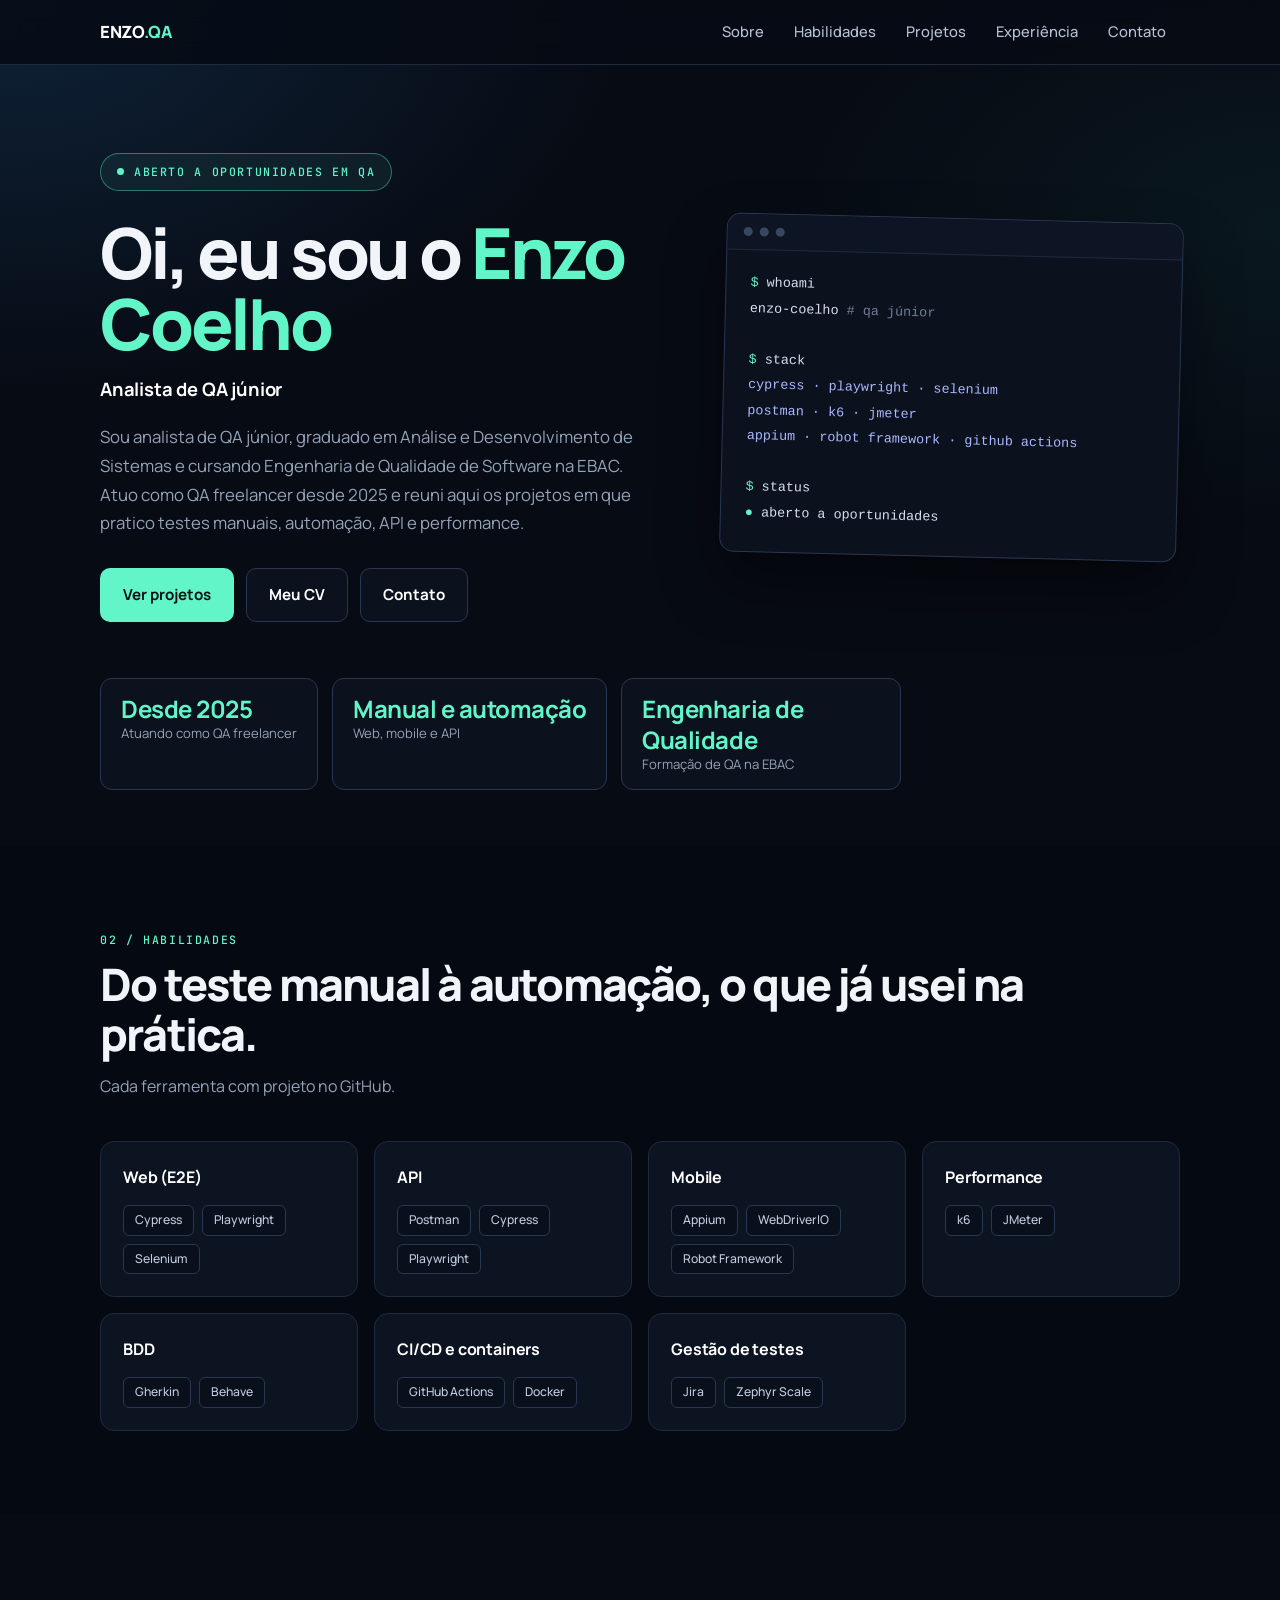
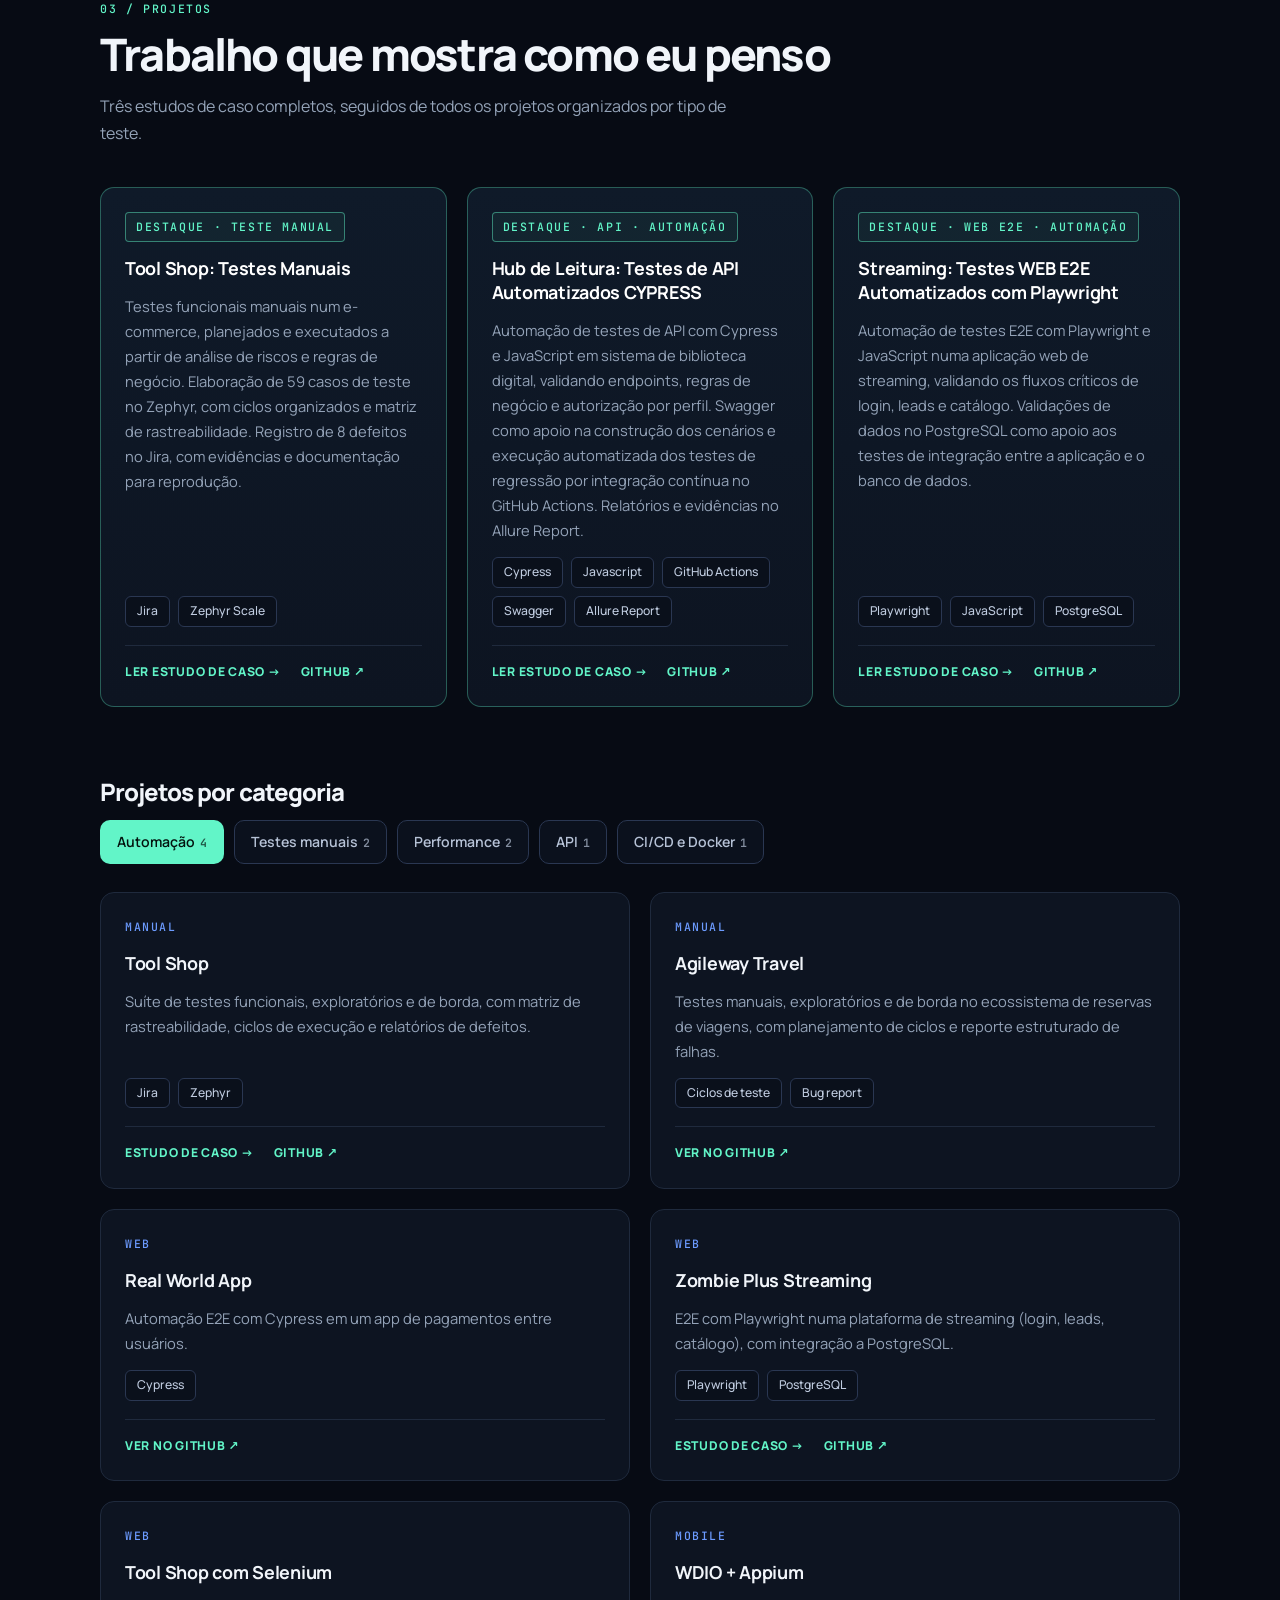
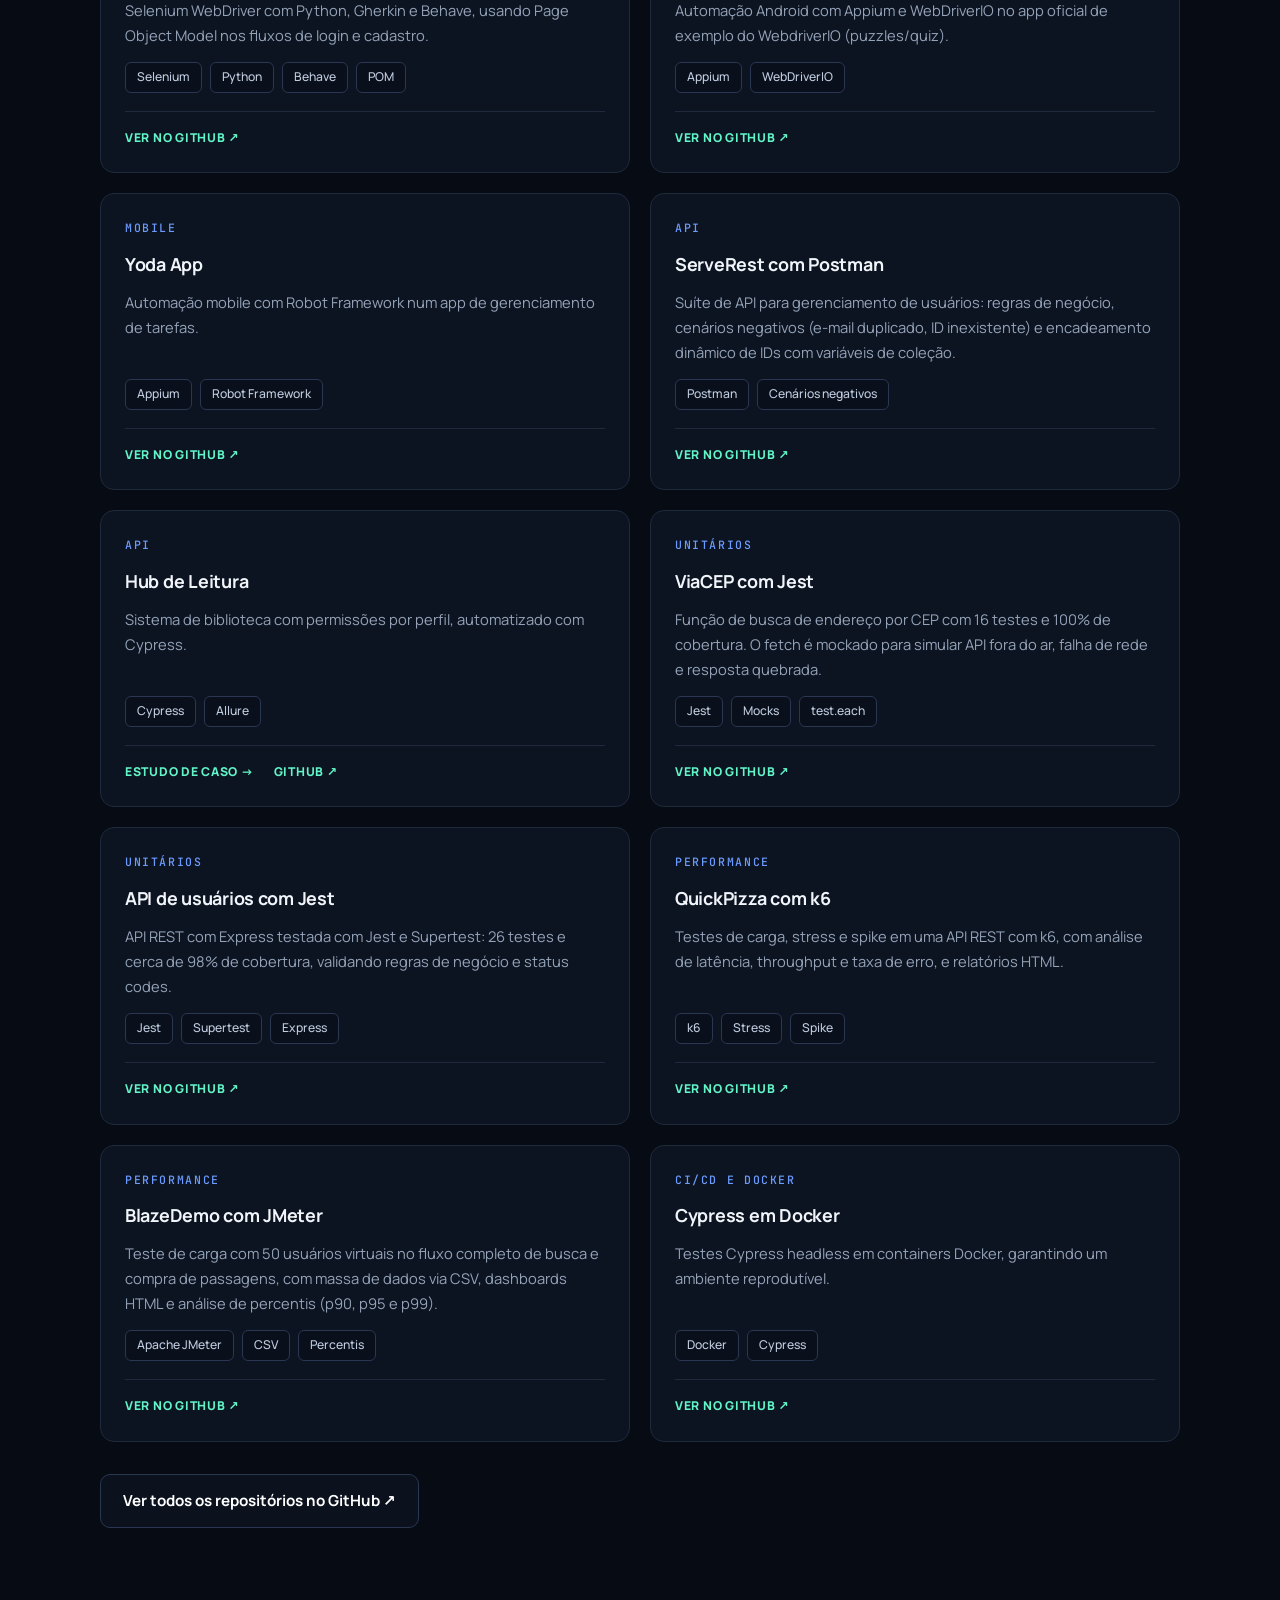
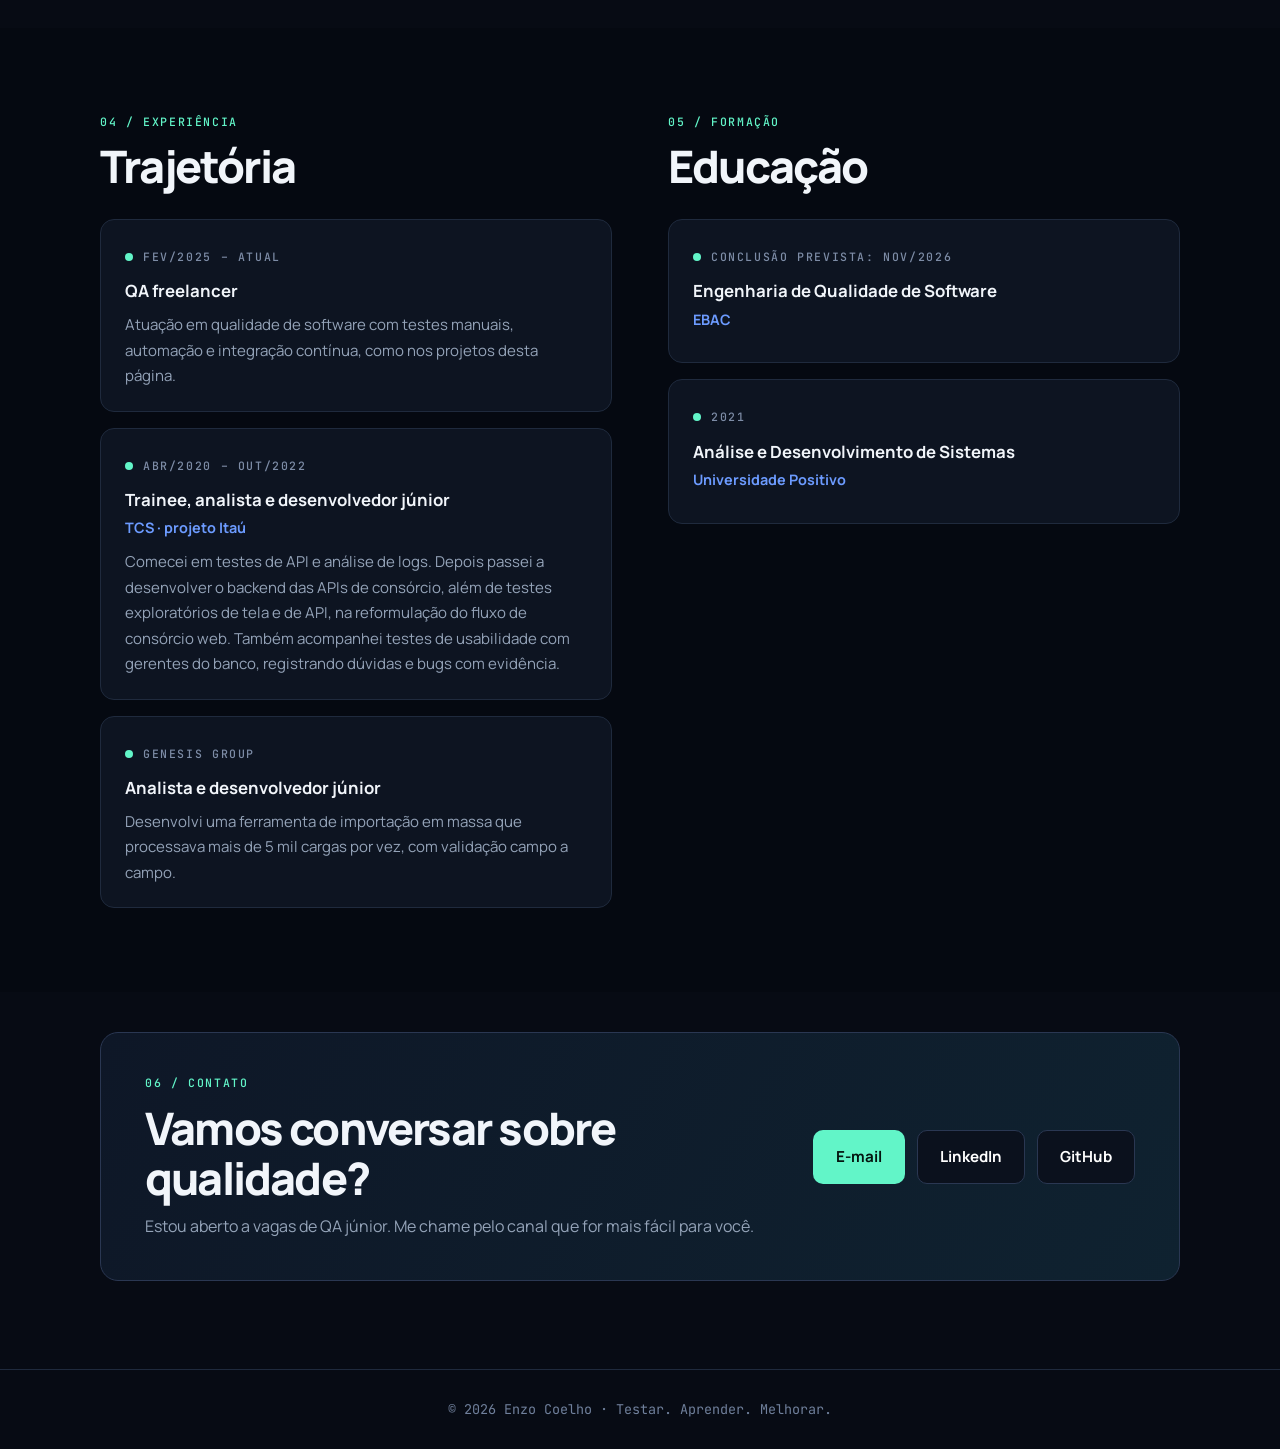
==== commit c8492d37: "Update index.html" ====
--- a/index.html
+++ b/index.html
@@ -4,9 +4,9 @@
   <meta charset="utf-8">
   <meta name="viewport" content="width=device-width, initial-scale=1">
   <title>Enzo Coelho | Analista de QA</title>
-  <meta name="description" content="Portfólio de Enzo Coelho, analista de QA júnior com 3 anos de bagagem em desenvolvimento. Testes manuais, automação web, mobile, API, unitários, performance e CI/CD.">
+  <meta name="description" content="Portfólio de Enzo Coelho, analista de QA júnior. Testes manuais, automação web, mobile, API, unitários, performance e CI/CD.">
   <meta property="og:title" content="Enzo Coelho | Analista de QA">
-  <meta property="og:description" content="De desenvolvedor a QA: projetos práticos de testes manuais, automação e integração contínua.">
+  <meta property="og:description" content="Projetos práticos de testes manuais, automação, API, performance e integração contínua.">
   <meta property="og:type" content="website">
   <link rel="stylesheet" href="assets/style.css">
 </head>
@@ -37,27 +37,27 @@
           <div>
             <span class="badge"><i class="dot"></i> Aberto a oportunidades em QA</span>
             <h1>Oi, eu sou o <span class="grad">Enzo Coelho</span></h1>
-            <p class="role">Analista de QA júnior · ex-desenvolvedor</p>
+            <p class="role">Analista de QA júnior</p>
             <p class="lead">
               Sou analista de QA júnior, graduado em Análise e Desenvolvimento de Sistemas e cursando Engenharia de Qualidade de Software na EBAC.
               Atuo como QA freelancer desde 2025 e reuni aqui os projetos em que pratico testes manuais, automação, API e performance.
             </p>
             <div class="cta">
               <a class="btn primary" href="#projetos">Ver projetos</a>
-              <a class="btn" href="assets/Enzo-Coelho-CV.pdf" download>Baixar CV (PDF)</a>
+              <a class="btn" href="assets/Enzo-Coelho-CV.pdf" download>Meu CV</a>
               <a class="btn" href="#contato">Contato</a>
             </div>
           </div>
 
           <div class="terminal" aria-hidden="true">
             <div class="terminal-bar"><i></i><i></i><i></i></div>
-<pre><span class="p">$</span> whoami
-enzo-coelho <span class="c"># qa júnior, vindo de dev</span>
-
-<span class="p">$</span> stack --web --api --mobile
+              <pre><span class="p">$</span> whoami
+enzo-coelho <span class="c"># qa júnior</span>
+
+<span class="p">$</span> stack
 <span class="v">cypress · playwright · selenium</span>
-<span class="v">postman · jest · supertest</span>
-<span class="v">appium · robot framework · k6</span>
+<span class="v">postman · k6 · jmeter</span>
+<span class="v">appium · robot framework · github actions</span>
 
 <span class="p">$</span> status
 <span class="p">●</span> aberto a oportunidades</pre>
@@ -65,58 +65,27 @@
         </div>
 
         <div class="stats">
-          <div class="stat"><b>3 anos</b><span>de desenvolvimento antes do QA</span></div>
-          <div class="stat"><b>13</b><span>projetos de teste no GitHub</span></div>
-          <div class="stat"><b>7</b><span>tipos de teste: manual, web, mobile, API, unitário, performance e CI/CD</span></div>
-        </div>
-      </div>
-    </section>
-
-    <!-- ================= SOBRE ================= -->
-    <section id="sobre">
-      <div class="wrap">
-        <span class="eyebrow">01 / Sobre</span>
-        <h2>De desenvolvedor a QA</h2>
-        <div class="about-grid">
-          <div>
-            <p>
-              Sou graduado em Análise e Desenvolvimento de Sistemas e trabalhei como analista e
-              desenvolvedor júnior em projetos de grande porte. A mudança para QA foi uma escolha:
-              gosto de entender como o sistema pode falhar e de provar isso com evidência.
-            </p>
-            <p>
-              Meus projetos seguem a mesma lógica: começo pelo risco, defino a estratégia, escolho
-              a ferramenta certa para cada camada e deixo tudo reproduzível, com relatórios e
-              pipeline rodando.
-            </p>
-            <p>
-              Hoje atuo como QA freelancer e curso Engenharia de Qualidade de Software na EBAC.
-            </p>
-          </div>
-          <ul class="checks">
-            <li><b>Leio código</b><span>Reviso o que o dev fez e encontro onde o teste precisa olhar.</span></li>
-            <li><b>Penso em risco</b><span>Priorizo cenários de borda e regras de negócio antes de automatizar.</span></li>
-            <li><b>Entrego evidência</b><span>Bugs com prints, matriz de rastreabilidade e relatórios Allure.</span></li>
-          </ul>
-        </div>
-      </div>
-    </section>
+          <div class="stat"><b>Desde 2025</b><span>Atuando como QA freelancer</span></div>
+          <div class="stat"><b>Manual e automação</b><span>Web, mobile e API</span></div>
+          <div class="stat"><b>Engenharia de Qualidade</b><span>Formação de QA na EBAC</span></div>
+        </div>
+      </div>
+    </section>    
 
     <!-- ================= HABILIDADES ================= -->
     <section id="habilidades" class="alt">
       <div class="wrap">
         <span class="eyebrow">02 / Habilidades</span>
-        <h2>Ferramentas que uso, com projeto para provar</h2>
-        <p class="sub">Cada item abaixo aparece em pelo menos um projeto da seção seguinte.</p>
+        <h2>Do teste manual à automação, o que já usei na prática.</h2>
+        <p class="sub">Cada ferramenta com projeto no GitHub.</p>
         <div class="skills">
           <div class="skill"><h3>Web (E2E)</h3><div class="chips"><span class="chip">Cypress</span><span class="chip">Playwright</span><span class="chip">Selenium</span></div></div>
           <div class="skill"><h3>API</h3><div class="chips"><span class="chip">Postman</span><span class="chip">Cypress</span><span class="chip">Playwright</span></div></div>
-          <div class="skill"><h3>Mobile</h3><div class="chips"><span class="chip">Appium</span><span class="chip">WebDriverIO</span><span class="chip">Robot Framework</span></div></div>
-          <div class="skill"><h3>Unitários</h3><div class="chips"><span class="chip">Jest</span><span class="chip">Supertest</span></div></div>
-          <div class="skill"><h3>Performance</h3><div class="chips"><span class="chip">k6</span><span class="chip">Artillery</span></div></div>
+          <div class="skill"><h3>Mobile</h3><div class="chips"><span class="chip">Appium</span><span class="chip">WebDriverIO</span><span class="chip">Robot Framework</span></div></div>          
+          <div class="skill"><h3>Performance</h3><div class="chips"><span class="chip">k6</span><span class="chip">JMeter</span></div></div>
           <div class="skill"><h3>BDD</h3><div class="chips"><span class="chip">Gherkin</span><span class="chip">Behave</span></div></div>
-          <div class="skill"><h3>CI/CD e containers</h3><div class="chips"><span class="chip">GitHub Actions</span><span class="chip">Docker</span><span class="chip">Allure</span></div></div>
-          <div class="skill"><h3>Gestão de testes</h3><div class="chips"><span class="chip">Jira Cloud</span><span class="chip">Zephyr Scale</span></div></div>
+          <div class="skill"><h3>CI/CD e containers</h3><div class="chips"><span class="chip">GitHub Actions</span><span class="chip">Docker</span></div></div>
+          <div class="skill"><h3>Gestão de testes</h3><div class="chips"><span class="chip">Jira</span><span class="chip">Zephyr Scale</span></div></div>
         </div>
       </div>
     </section>
@@ -131,38 +100,40 @@
         <div class="featured">
           <article class="card feat">
             <span class="star">DESTAQUE · TESTE MANUAL</span>
-            <h3><a href="projetos/tool-shop.html">Tool Shop: testes manuais e exploratórios</a></h3>
-            <p>E-commerce de ferramentas testado com foco em análise de risco e cenários de borda no checkout, com matriz de rastreabilidade, ciclos e bugs com evidência visual.</p>
-            <div class="tags"><span>Jira</span><span>Zephyr Scale</span><span>Exploratório</span></div>
+            <h3><a href="projetos/tool-shop.html">Tool Shop: Testes Manuais</a></h3>
+            <p>Testes funcionais manuais num e-commerce, planejados e executados a partir de análise de riscos e regras de negócio.
+               Elaboração de 59 casos de teste no Zephyr, com ciclos organizados e matriz de rastreabilidade. 
+               Registro de 8 defeitos no Jira, com evidências e documentação para reprodução.</p>
+            <div class="tags"><span>Jira</span><span>Zephyr Scale</span></div>
             <div class="links"><a href="projetos/tool-shop.html">Ler estudo de caso →</a><a href="https://github.com/enzoacoelho/qa-manual-toolshop">GitHub ↗</a></div>
           </article>
 
           <article class="card feat">
-            <span class="star">DESTAQUE · API</span>
-            <h3><a href="projetos/hub-de-leitura.html">Hub de Leitura: API com Cypress</a></h3>
-            <p>Automação de API num sistema de biblioteca, com foco em regras de negócio e validação de permissões por perfil, e relatórios Allure integrados ao GitHub Actions.</p>
-            <div class="tags"><span>Cypress</span><span>Allure</span><span>GitHub Actions</span></div>
+            <span class="star">DESTAQUE · API · AUTOMAÇÃO</span>
+            <h3><a href="projetos/hub-de-leitura.html">Hub de Leitura: Testes de API Automatizados CYPRESS</a></h3>
+            <p>Automação de testes de API com Cypress e JavaScript em sistema de biblioteca digital, validando endpoints, regras de negócio e autorização por perfil.
+               Swagger como apoio na construção dos cenários e execução automatizada dos testes de regressão por integração contínua no GitHub Actions.
+               Relatórios e evidências no Allure Report.</p>
+            <div class="tags"><span>Cypress</span><span>Javascript</span><span>GitHub Actions</span><span>Swagger</span><span>Allure Report</span></div>
             <div class="links"><a href="projetos/hub-de-leitura.html">Ler estudo de caso →</a><a href="https://github.com/enzoacoelho/cy-api-hub-de-leitura">GitHub ↗</a></div>
           </article>
 
           <article class="card feat">
-            <span class="star">DESTAQUE · WEB E2E</span>
-            <h3><a href="projetos/streaming.html">Streaming: E2E com Playwright</a></h3>
-            <p>Testes funcionais dos fluxos de login, leads e catálogo de uma plataforma de streaming, com integração a PostgreSQL.</p>
+            <span class="star">DESTAQUE · WEB E2E · AUTOMAÇÃO</span>
+            <h3><a href="projetos/streaming.html">Streaming: Testes WEB E2E Automatizados com Playwright</a></h3>
+            <p>Automação de testes E2E com Playwright e JavaScript numa aplicação web de streaming, validando os fluxos críticos de login, leads e catálogo.
+              Validações de dados no PostgreSQL como apoio aos testes de integração entre a aplicação e o banco de dados.</p>
             <div class="tags"><span>Playwright</span><span>JavaScript</span><span>PostgreSQL</span></div>
             <div class="links"><a href="projetos/streaming.html">Ler estudo de caso →</a><a href="https://github.com/enzoacoelho/pw-streaming">GitHub ↗</a></div>
           </article>
         </div>
 
-        <h2 style="font-size:1.5rem">Todos os projetos</h2>
+        <h2 style="font-size:1.5rem">Projetos por categoria</h2>
         <div class="filters" role="group" aria-label="Filtrar projetos por tipo">
-          <button class="filter" data-filter="todos" aria-pressed="true">Todos</button>
-          <button class="filter" data-filter="manual" aria-pressed="false">Manual</button>
-          <button class="filter" data-filter="web" aria-pressed="false">Web</button>
-          <button class="filter" data-filter="mobile" aria-pressed="false">Mobile</button>
+          <button class="filter" data-filter="automacao" aria-pressed="true">Automação</button>
+          <button class="filter" data-filter="manual" aria-pressed="false">Testes manuais</button>
+          <button class="filter" data-filter="performance" aria-pressed="false">Performance</button>
           <button class="filter" data-filter="api" aria-pressed="false">API</button>
-          <button class="filter" data-filter="unitario" aria-pressed="false">Unitários</button>
-          <button class="filter" data-filter="performance" aria-pressed="false">Performance</button>
           <button class="filter" data-filter="devops" aria-pressed="false">CI/CD e Docker</button>
         </div>
 
@@ -182,21 +153,21 @@
             <div class="links"><a href="https://github.com/enzoacoelho/qa-manual-agileway-travel">Ver no GitHub ↗</a></div>
           </article>
 
-          <article class="card" data-cat="web">
+          <article class="card" data-cat="automacao">
             <span class="cat">Web</span>
             <h3>Real World App</h3>
             <p>Automação E2E com Cypress em um app de pagamentos entre usuários.</p>
             <div class="tags"><span>Cypress</span></div>
             <div class="links"><a href="https://github.com/enzoacoelho/cy-realworldapp">Ver no GitHub ↗</a></div>
           </article>
-          <article class="card" data-cat="web">
+          <article class="card" data-cat="automacao">
             <span class="cat">Web</span>
             <h3>Zombie Plus Streaming</h3>
             <p>E2E com Playwright numa plataforma de streaming (login, leads, catálogo), com integração a PostgreSQL.</p>
             <div class="tags"><span>Playwright</span><span>PostgreSQL</span></div>
             <div class="links"><a href="projetos/streaming.html">Estudo de caso →</a><a href="https://github.com/enzoacoelho/pw-streaming">GitHub ↗</a></div>
           </article>
-          <article class="card" data-cat="web">
+          <article class="card" data-cat="automacao">
             <span class="cat">Web</span>
             <h3>Tool Shop com Selenium</h3>
             <p>Selenium WebDriver com Python, Gherkin e Behave, usando Page Object Model nos fluxos de login e cadastro.</p>
@@ -204,7 +175,7 @@
             <div class="links"><a href="https://github.com/enzoacoelho/selenium-py-toolshop">Ver no GitHub ↗</a></div>
           </article>
 
-          <article class="card" data-cat="mobile">
+          <article class="card" data-cat="automacao">
             <span class="cat">Mobile</span>
             <h3>WDIO + Appium</h3>
             <p>Automação Android com Appium e WebDriverIO no app oficial de exemplo do WebdriverIO (puzzles/quiz).</p>
@@ -226,7 +197,7 @@
             <div class="tags"><span>Postman</span><span>Cenários negativos</span></div>
             <div class="links"><a href="https://github.com/enzoacoelho/postman-serverest-usuarios">Ver no GitHub ↗</a></div>
           </article>
-          <article class="card" data-cat="api">
+          <article class="card" data-cat="api devops">
             <span class="cat">API</span>
             <h3>Hub de Leitura</h3>
             <p>Sistema de biblioteca com permissões por perfil, automatizado com Cypress.</p>
@@ -251,10 +222,17 @@
 
           <article class="card" data-cat="performance">
             <span class="cat">Performance</span>
-            <h3>Testes de carga com k6</h3>
-            <p>Scripts de carga com análise de latência, taxa de erro e throughput.</p>
-            <div class="tags"><span>k6</span></div>
-            <div class="links"><a href="https://github.com/enzoacoelho/k6-tests">Ver no GitHub ↗</a></div>
+            <h3>QuickPizza com k6</h3>
+            <p>Testes de carga, stress e spike em uma API REST com k6, com análise de latência, throughput e taxa de erro, e relatórios HTML.</p>
+            <div class="tags"><span>k6</span><span>Stress</span><span>Spike</span></div>
+            <div class="links"><a href="https://github.com/enzoacoelho/K6-performance-quickpizza">Ver no GitHub ↗</a></div>
+          </article>
+          <article class="card" data-cat="performance">
+            <span class="cat">Performance</span>
+            <h3>BlazeDemo com JMeter</h3>
+            <p>Teste de carga com 50 usuários virtuais no fluxo completo de busca e compra de passagens, com massa de dados via CSV, dashboards HTML e análise de percentis (p90, p95 e p99).</p>
+            <div class="tags"><span>Apache JMeter</span><span>CSV</span><span>Percentis</span></div>
+            <div class="links"><a href="https://github.com/enzoacoelho/jmeter-blazedemo">Ver no GitHub ↗</a></div>
           </article>
 
           <article class="card" data-cat="devops">
@@ -265,6 +243,7 @@
             <div class="links"><a href="https://github.com/enzoacoelho/cy-interception-docker">Ver no GitHub ↗</a></div>
           </article>
         </div>
+      <p style="margin-top:32px"><a class="btn" href="https://github.com/enzoacoelho?tab=repositories">Ver todos os repositórios no GitHub ↗</a></p>
       </div>
     </section>
 
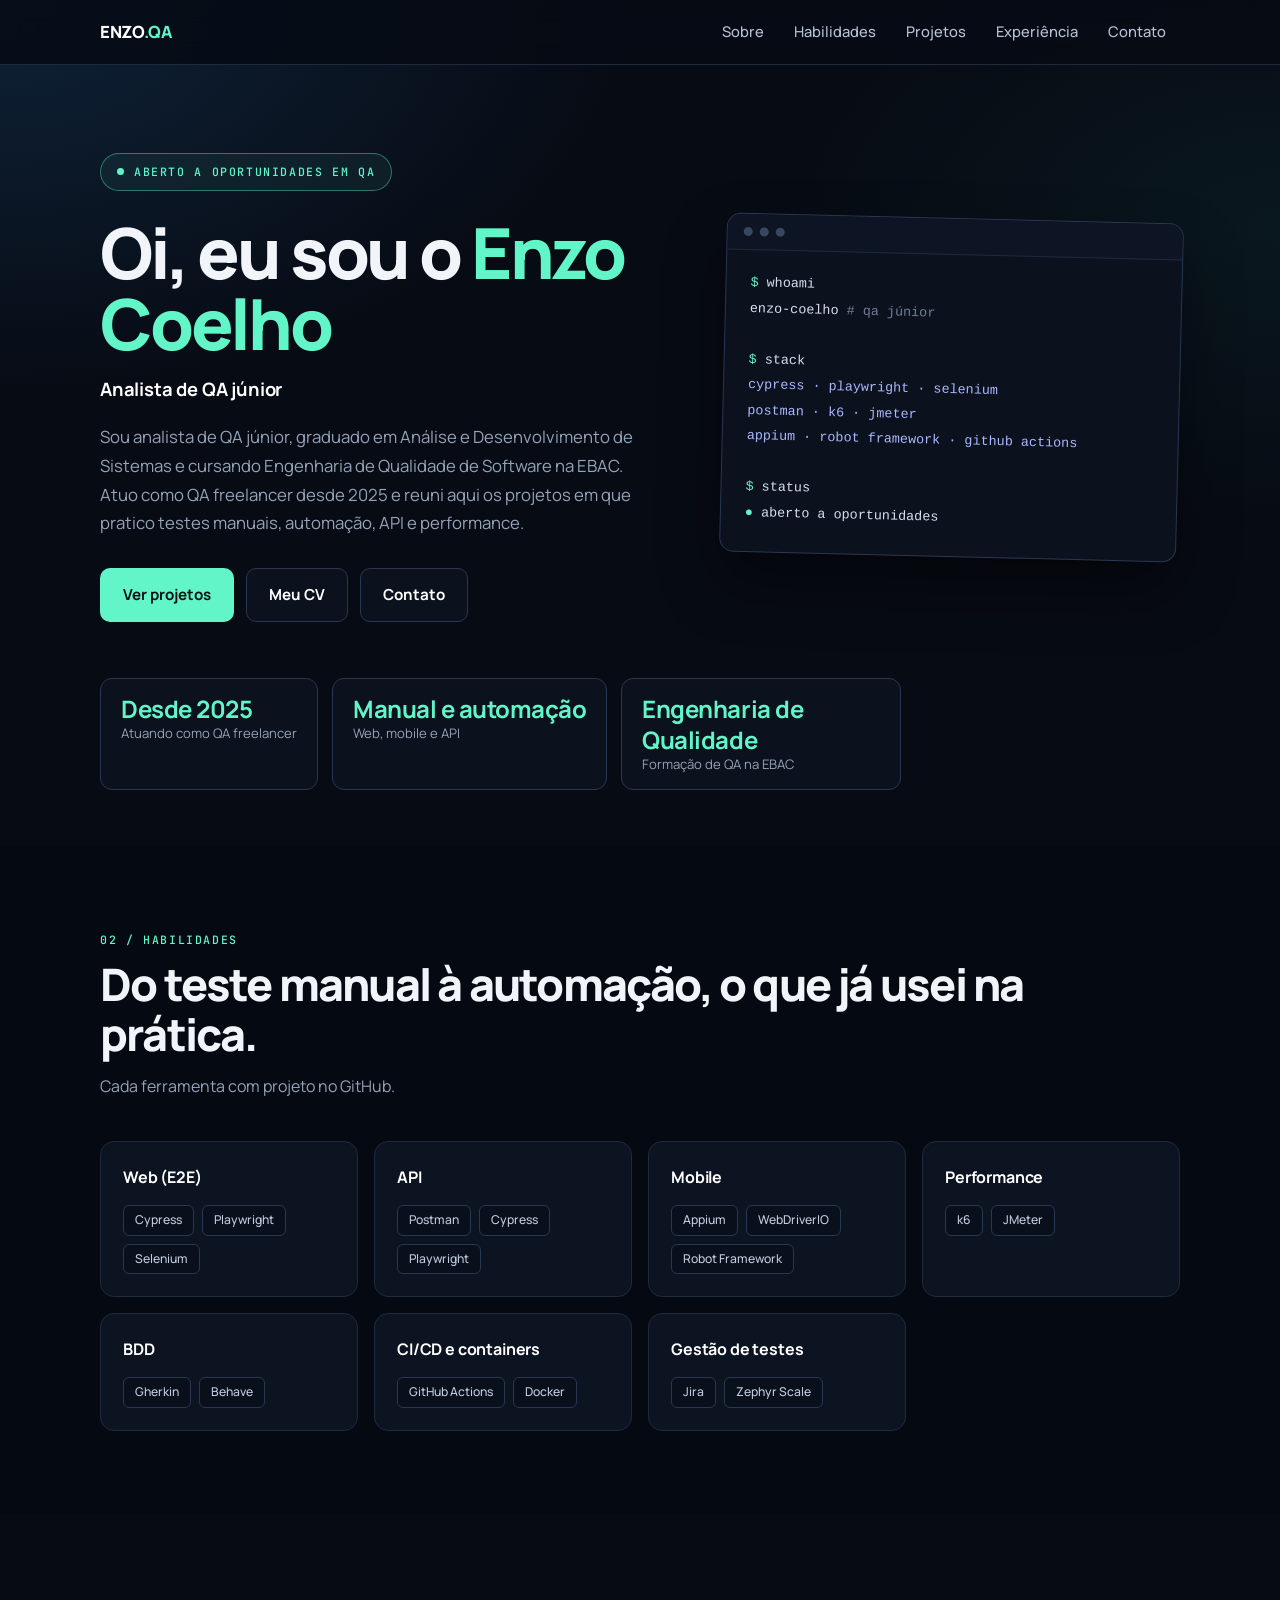
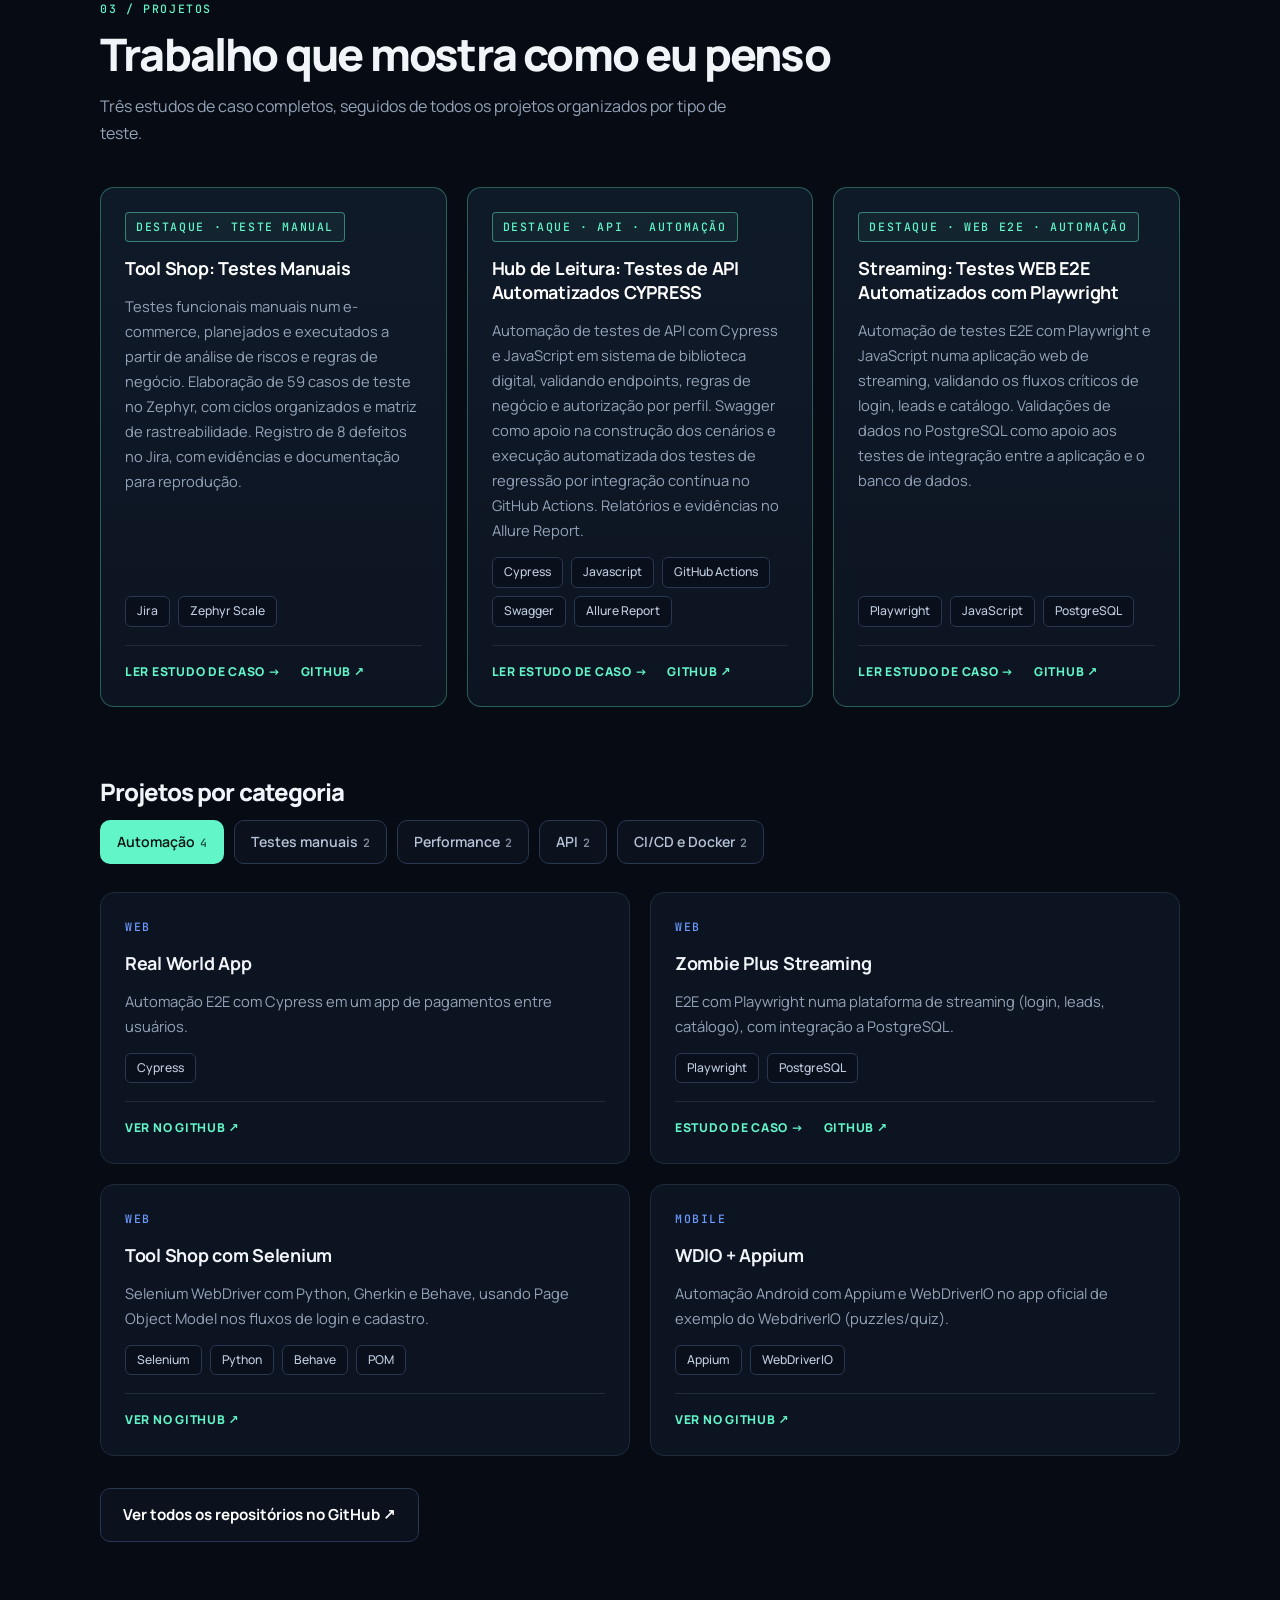
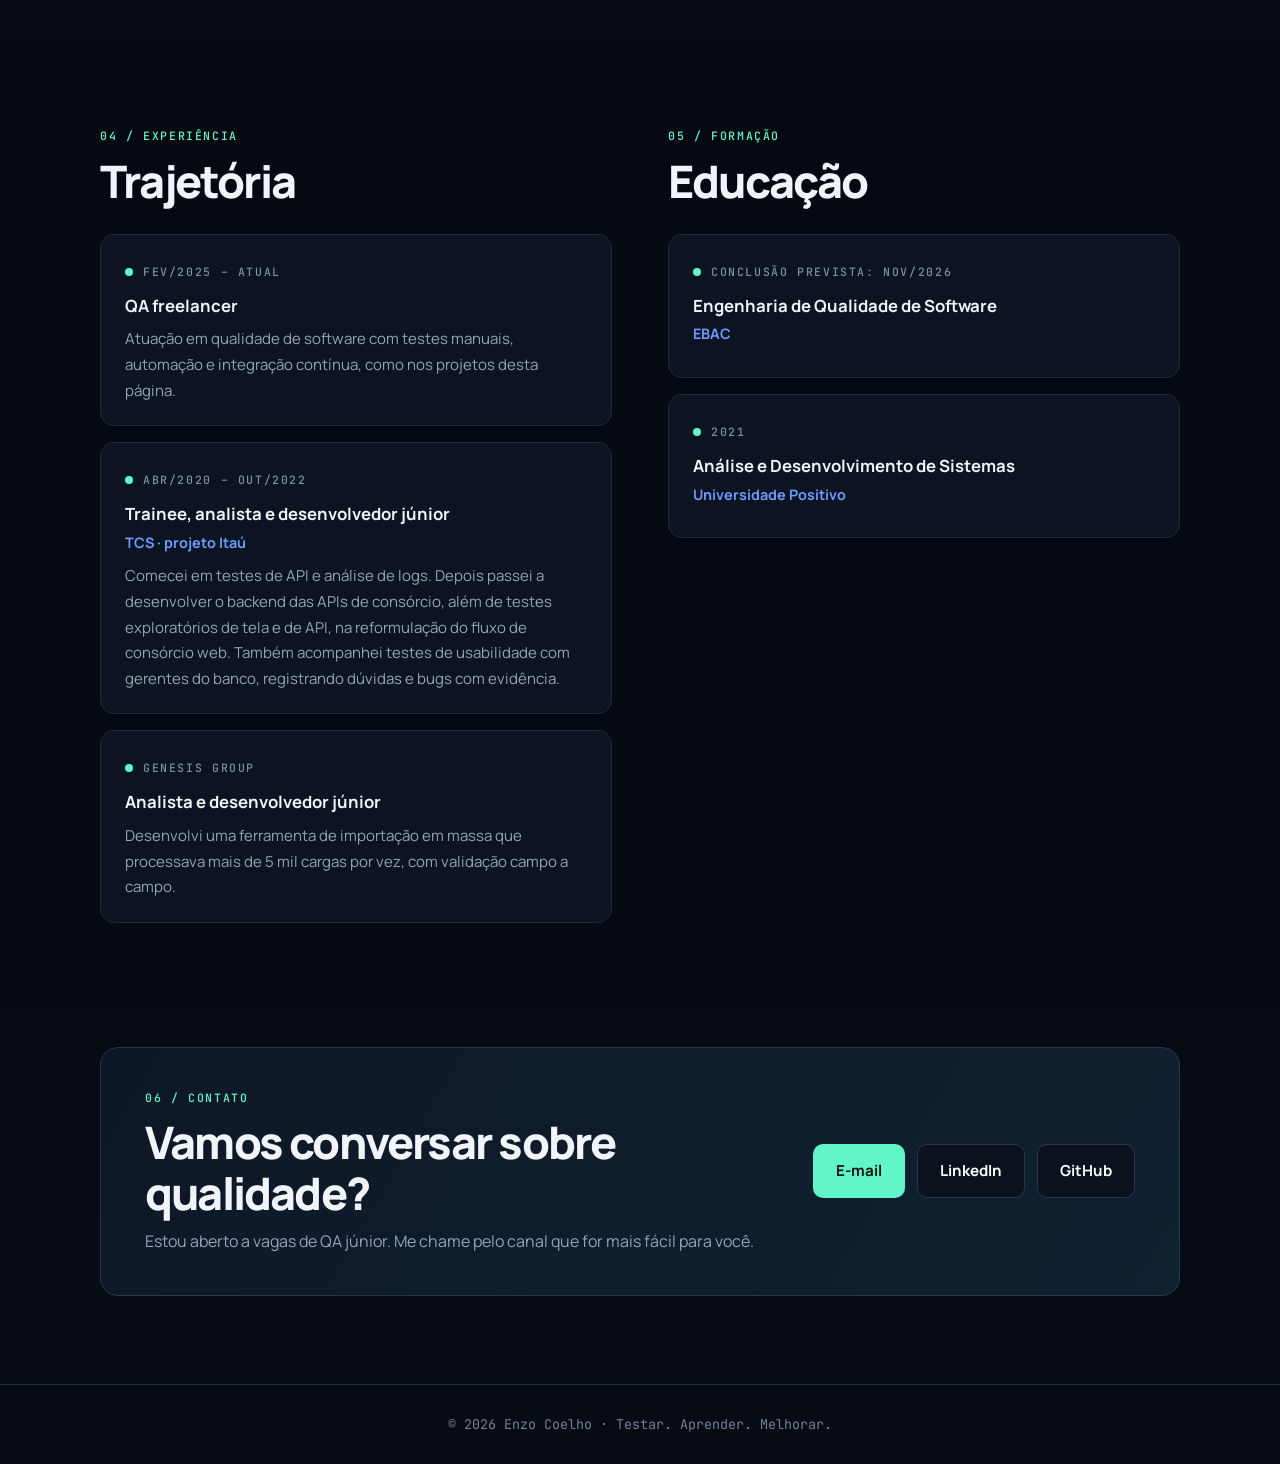
==== commit a2958df5: "Update index.html" ====
--- a/index.html
+++ b/index.html
@@ -311,9 +311,9 @@
         <h2>Vamos conversar sobre qualidade?</h2>
         <p class="sub">Estou aberto a vagas de QA júnior. Me chame pelo canal que for mais fácil para você.</p>
         <div class="cta">
-          <a class="btn primary" href="mailto:TROCAR-PELO-SEU-EMAIL@exemplo.com">E-mail</a>
-          <a class="btn" href="https://www.linkedin.com/in/TROCAR-PELO-SEU-LINKEDIN">LinkedIn</a>
-          <a class="btn" href="https://github.com/enzoacoelho">GitHub</a>
+          <a class="btn primary" href="mailto:enzocoelhoqa@gmail.com">E-mail</a>
+          <a class="btn" href="https://www.linkedin.com/in/enzoaugustocoelho/">LinkedIn</a>
+          <a class="btn" href="https://github.com/enzoacoelho/qa-portfolio">GitHub</a>
         </div>
       </div>
     </section>
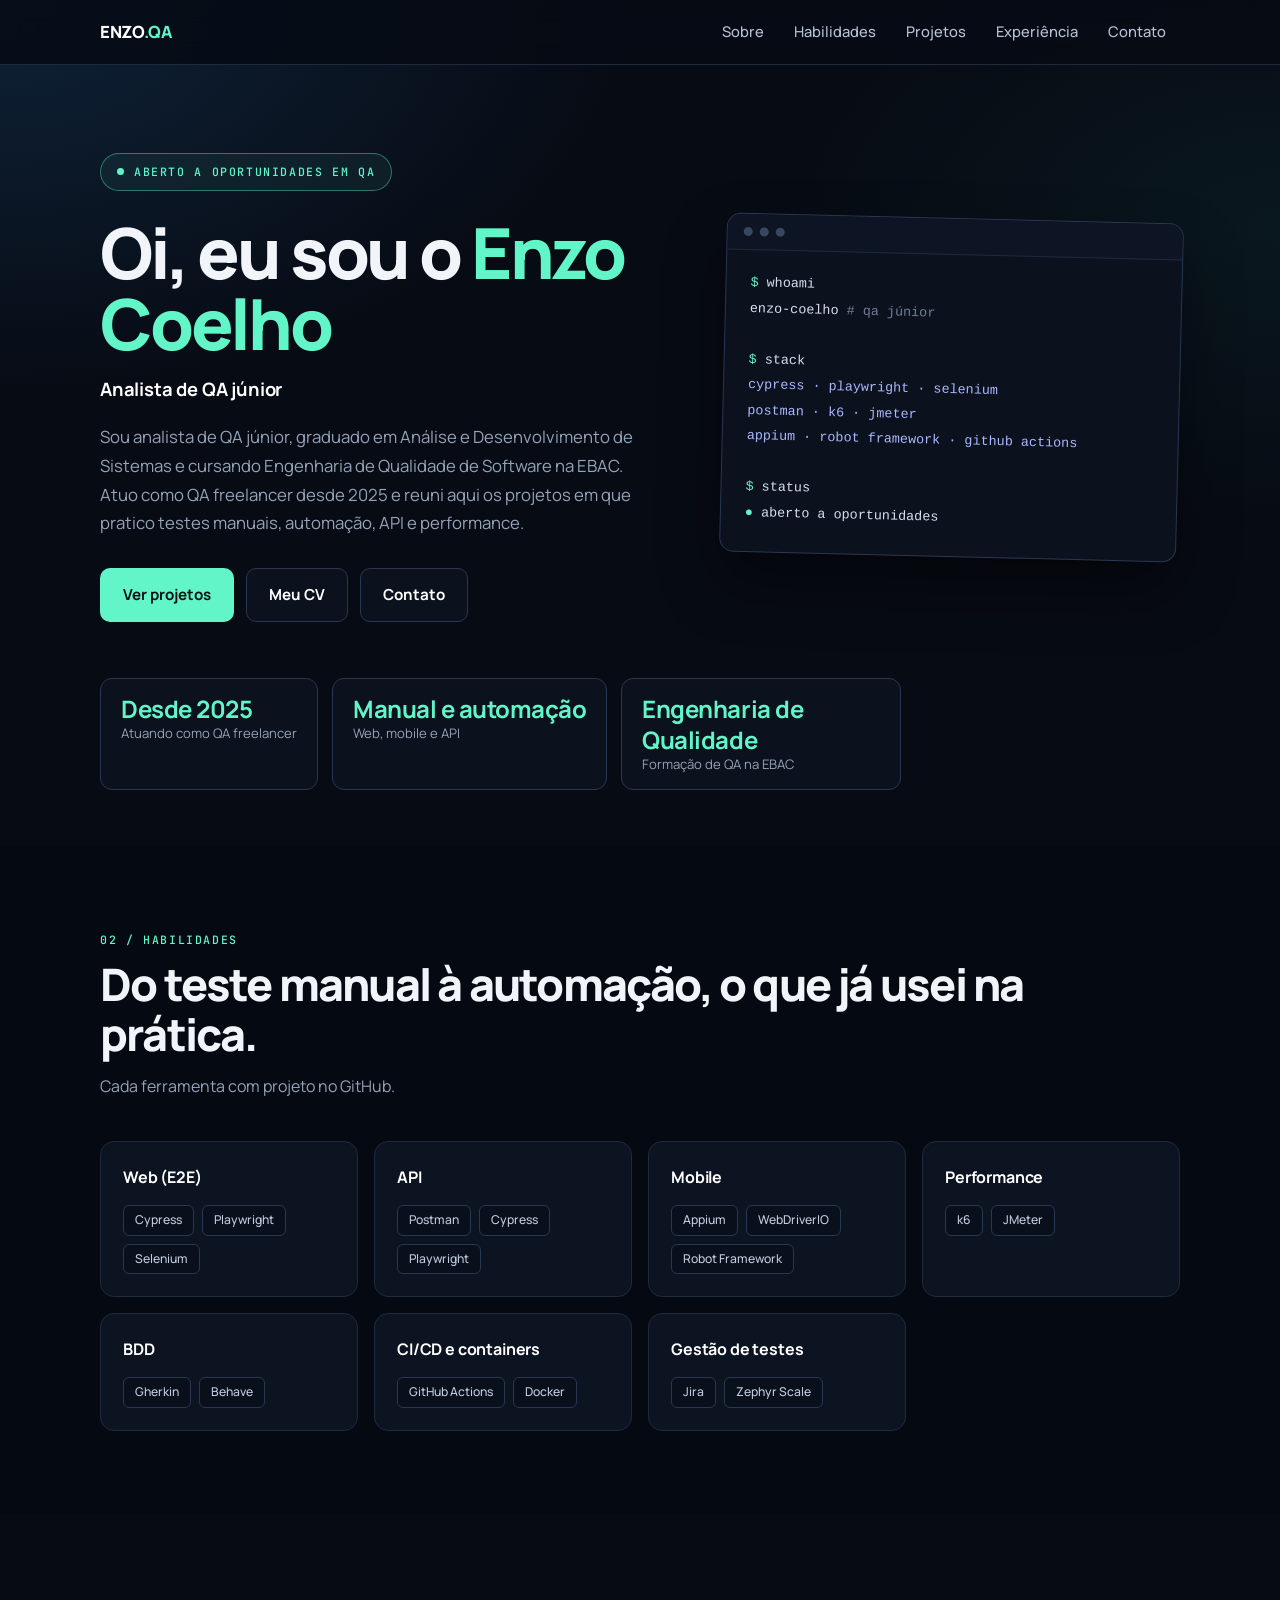
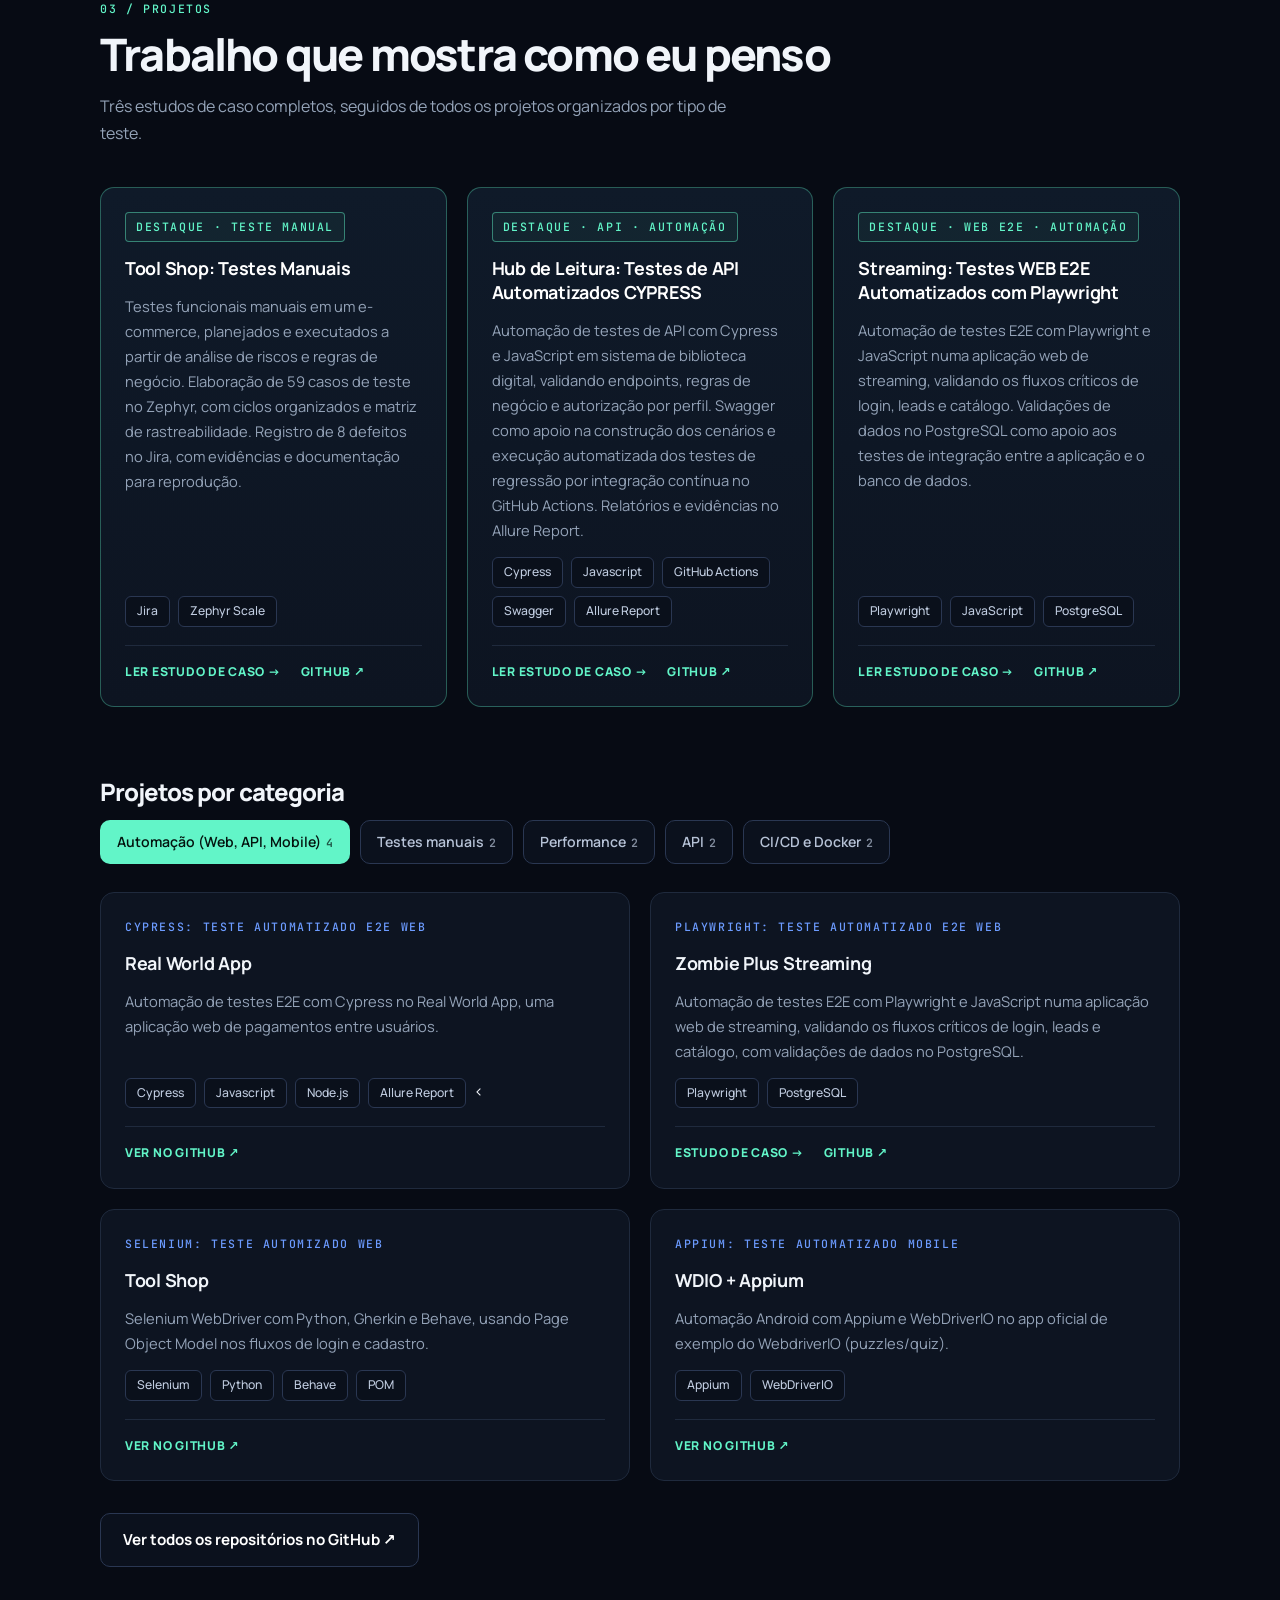
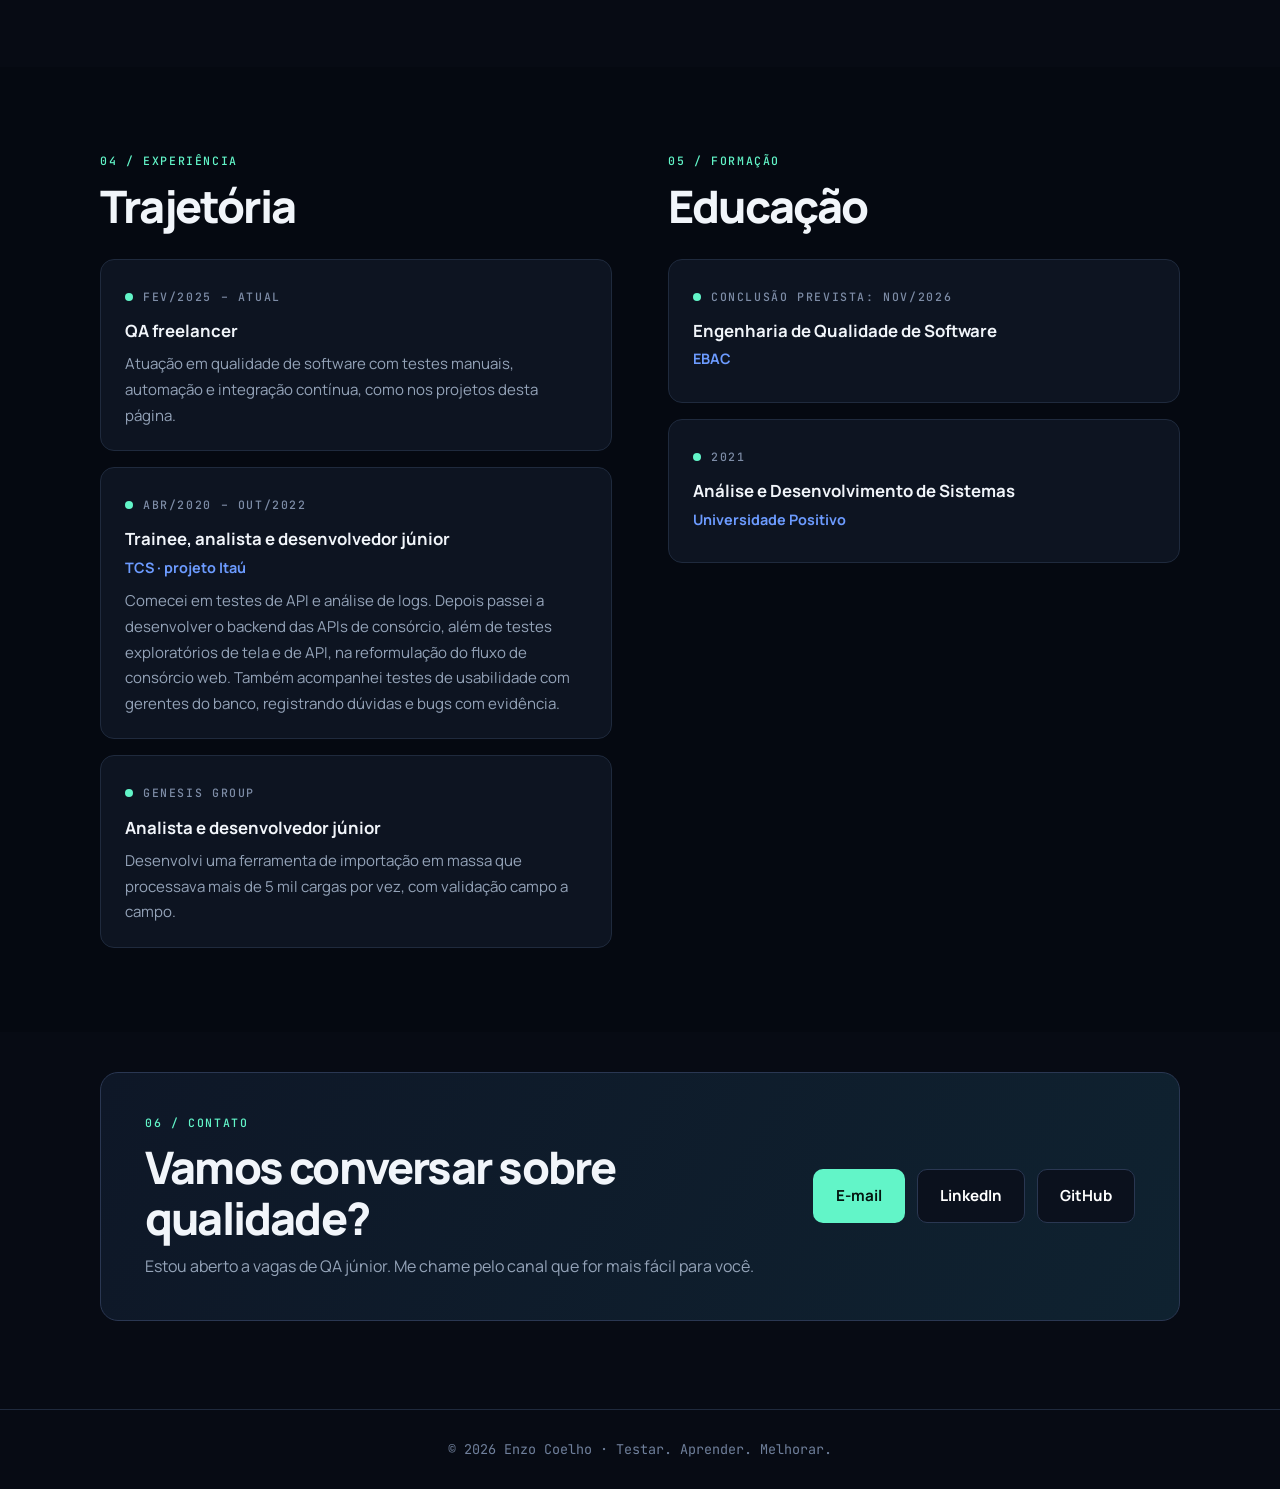
==== commit 9f71c9d1: "Update index.html" ====
--- a/index.html
+++ b/index.html
@@ -101,7 +101,7 @@
           <article class="card feat">
             <span class="star">DESTAQUE · TESTE MANUAL</span>
             <h3><a href="projetos/tool-shop.html">Tool Shop: Testes Manuais</a></h3>
-            <p>Testes funcionais manuais num e-commerce, planejados e executados a partir de análise de riscos e regras de negócio.
+            <p>Testes funcionais manuais em um e-commerce, planejados e executados a partir de análise de riscos e regras de negócio.
                Elaboração de 59 casos de teste no Zephyr, com ciclos organizados e matriz de rastreabilidade. 
                Registro de 8 defeitos no Jira, com evidências e documentação para reprodução.</p>
             <div class="tags"><span>Jira</span><span>Zephyr Scale</span></div>
@@ -130,7 +130,7 @@
 
         <h2 style="font-size:1.5rem">Projetos por categoria</h2>
         <div class="filters" role="group" aria-label="Filtrar projetos por tipo">
-          <button class="filter" data-filter="automacao" aria-pressed="true">Automação</button>
+          <button class="filter" data-filter="automacao" aria-pressed="true">Automação (Web, API, Mobile)</button>
           <button class="filter" data-filter="manual" aria-pressed="false">Testes manuais</button>
           <button class="filter" data-filter="performance" aria-pressed="false">Performance</button>
           <button class="filter" data-filter="api" aria-pressed="false">API</button>
@@ -139,97 +139,97 @@
 
         <div class="grid" id="todos">
           <article class="card" data-cat="manual">
-            <span class="cat">Manual</span>
+            <span class="cat">Teste Manual</span>
             <h3>Tool Shop</h3>
-            <p>Suíte de testes funcionais, exploratórios e de borda, com matriz de rastreabilidade, ciclos de execução e relatórios de defeitos.</p>
+            <p>Testes funcionais manuais num e-commerce, a partir de análise de riscos e regras de negócio: 59 casos de teste elaborados no Zephyr, com matriz de rastreabilidade, e 8 defeitos registrados no Jira com evidências.</p>
             <div class="tags"><span>Jira</span><span>Zephyr</span></div>
             <div class="links"><a href="projetos/tool-shop.html">Estudo de caso →</a><a href="https://github.com/enzoacoelho/qa-manual-toolshop">GitHub ↗</a></div>
           </article>
           <article class="card" data-cat="manual">
-            <span class="cat">Manual</span>
+            <span class="cat">Teste Manual</span>
             <h3>Agileway Travel</h3>
-            <p>Testes manuais, exploratórios e de borda no ecossistema de reservas de viagens, com planejamento de ciclos e reporte estruturado de falhas.</p>
+            <p>Testes manuais funcionais, exploratórios e de borda no ecossistema de reservas de viagens da AgileWay, com planejamento de ciclos de execução e reporte estruturado dos defeitos encontrados.</p>
             <div class="tags"><span>Ciclos de teste</span><span>Bug report</span></div>
             <div class="links"><a href="https://github.com/enzoacoelho/qa-manual-agileway-travel">Ver no GitHub ↗</a></div>
           </article>
 
           <article class="card" data-cat="automacao">
-            <span class="cat">Web</span>
+            <span class="cat">Cypress: Teste Automatizado E2E Web</span>
             <h3>Real World App</h3>
-            <p>Automação E2E com Cypress em um app de pagamentos entre usuários.</p>
-            <div class="tags"><span>Cypress</span></div>
+            <p>Automação de testes E2E com Cypress no Real World App, uma aplicação web de pagamentos entre usuários.</p>
+            <div class="tags"><span>Cypress</span><span>Javascript</span><span>Node.js</span><span>Allure Report</span><</div>
             <div class="links"><a href="https://github.com/enzoacoelho/cy-realworldapp">Ver no GitHub ↗</a></div>
           </article>
           <article class="card" data-cat="automacao">
-            <span class="cat">Web</span>
+            <span class="cat">Playwright: Teste Automatizado E2E Web</span>
             <h3>Zombie Plus Streaming</h3>
-            <p>E2E com Playwright numa plataforma de streaming (login, leads, catálogo), com integração a PostgreSQL.</p>
+            <p>Automação de testes E2E com Playwright e JavaScript numa aplicação web de streaming, validando os fluxos críticos de login, leads e catálogo, com validações de dados no PostgreSQL.</p>
             <div class="tags"><span>Playwright</span><span>PostgreSQL</span></div>
             <div class="links"><a href="projetos/streaming.html">Estudo de caso →</a><a href="https://github.com/enzoacoelho/pw-streaming">GitHub ↗</a></div>
           </article>
           <article class="card" data-cat="automacao">
-            <span class="cat">Web</span>
-            <h3>Tool Shop com Selenium</h3>
+            <span class="cat">Selenium: Teste Automizado WEB</span>
+            <h3>Tool Shop</h3>
             <p>Selenium WebDriver com Python, Gherkin e Behave, usando Page Object Model nos fluxos de login e cadastro.</p>
             <div class="tags"><span>Selenium</span><span>Python</span><span>Behave</span><span>POM</span></div>
             <div class="links"><a href="https://github.com/enzoacoelho/selenium-py-toolshop">Ver no GitHub ↗</a></div>
           </article>
 
           <article class="card" data-cat="automacao">
-            <span class="cat">Mobile</span>
+            <span class="cat">Appium: Teste Automatizado Mobile</span>
             <h3>WDIO + Appium</h3>
             <p>Automação Android com Appium e WebDriverIO no app oficial de exemplo do WebdriverIO (puzzles/quiz).</p>
             <div class="tags"><span>Appium</span><span>WebDriverIO</span></div>
             <div class="links"><a href="https://github.com/enzoacoelho/appium-wdio">Ver no GitHub ↗</a></div>
           </article>
           <article class="card" data-cat="mobile">
-            <span class="cat">Mobile</span>
+            <span class="cat">Appium: Teste Automatizado Mobile</span>
             <h3>Yoda App</h3>
-            <p>Automação mobile com Robot Framework num app de gerenciamento de tarefas.</p>
+            <p>Automação mobile com Appium e Robot Framework em um app de gerenciamento de tarefas.</p>
             <div class="tags"><span>Appium</span><span>Robot Framework</span></div>
             <div class="links"><a href="https://github.com/enzoacoelho/appium-robot-yodapp">Ver no GitHub ↗</a></div>
           </article>
 
           <article class="card" data-cat="api">
-            <span class="cat">API</span>
-            <h3>ServeRest com Postman</h3>
+            <span class="cat">Postman: Teste de API</span>
+            <h3>ServeRest</h3>
             <p>Suíte de API para gerenciamento de usuários: regras de negócio, cenários negativos (e-mail duplicado, ID inexistente) e encadeamento dinâmico de IDs com variáveis de coleção.</p>
             <div class="tags"><span>Postman</span><span>Cenários negativos</span></div>
             <div class="links"><a href="https://github.com/enzoacoelho/postman-serverest-usuarios">Ver no GitHub ↗</a></div>
           </article>
           <article class="card" data-cat="api devops">
-            <span class="cat">API</span>
+            <span class="cat">Cypress: API</span>
             <h3>Hub de Leitura</h3>
-            <p>Sistema de biblioteca com permissões por perfil, automatizado com Cypress.</p>
-            <div class="tags"><span>Cypress</span><span>Allure</span></div>
+            <p>Automação de testes de API com Cypress e JavaScript num sistema de biblioteca digital, validando endpoints, regras de negócio e autorização por perfil, com o Swagger como apoio aos cenários. Testes de regressão executados por integração contínua no GitHub Actions, com relatórios e evidências no Allure Report.</p>
+            <div class="tags"><span>Cypress</span><span>GitHub Actions</span><span>Allure Report</span></div>
             <div class="links"><a href="projetos/hub-de-leitura.html">Estudo de caso →</a><a href="https://github.com/enzoacoelho/cy-api-hub-de-leitura">GitHub ↗</a></div>
           </article>
 
           <article class="card" data-cat="unitario">
-            <span class="cat">Unitários</span>
-            <h3>ViaCEP com Jest</h3>
+            <span class="cat">Jest: Unitários</span>
+            <h3>ViaCEP</h3>
             <p>Função de busca de endereço por CEP com 16 testes e 100% de cobertura. O fetch é mockado para simular API fora do ar, falha de rede e resposta quebrada.</p>
             <div class="tags"><span>Jest</span><span>Mocks</span><span>test.each</span></div>
             <div class="links"><a href="https://github.com/enzoacoelho/jest-viacep">Ver no GitHub ↗</a></div>
           </article>
           <article class="card" data-cat="unitario">
-            <span class="cat">Unitários</span>
-            <h3>API de usuários com Jest</h3>
+            <span class="cat">Jest e Supertest: Unitários</span>
+            <h3>API de usuários</h3>
             <p>API REST com Express testada com Jest e Supertest: 26 testes e cerca de 98% de cobertura, validando regras de negócio e status codes.</p>
             <div class="tags"><span>Jest</span><span>Supertest</span><span>Express</span></div>
             <div class="links"><a href="https://github.com/enzoacoelho/jest-usuarios-api">Ver no GitHub ↗</a></div>
           </article>
 
           <article class="card" data-cat="performance">
-            <span class="cat">Performance</span>
-            <h3>QuickPizza com k6</h3>
+            <span class="cat">K6: Performance</span>
+            <h3>QuickPizza</h3>
             <p>Testes de carga, stress e spike em uma API REST com k6, com análise de latência, throughput e taxa de erro, e relatórios HTML.</p>
             <div class="tags"><span>k6</span><span>Stress</span><span>Spike</span></div>
             <div class="links"><a href="https://github.com/enzoacoelho/K6-performance-quickpizza">Ver no GitHub ↗</a></div>
           </article>
           <article class="card" data-cat="performance">
-            <span class="cat">Performance</span>
-            <h3>BlazeDemo com JMeter</h3>
+            <span class="cat">JMeter: Performance</span>
+            <h3>BlazeDemo</h3>
             <p>Teste de carga com 50 usuários virtuais no fluxo completo de busca e compra de passagens, com massa de dados via CSV, dashboards HTML e análise de percentis (p90, p95 e p99).</p>
             <div class="tags"><span>Apache JMeter</span><span>CSV</span><span>Percentis</span></div>
             <div class="links"><a href="https://github.com/enzoacoelho/jmeter-blazedemo">Ver no GitHub ↗</a></div>
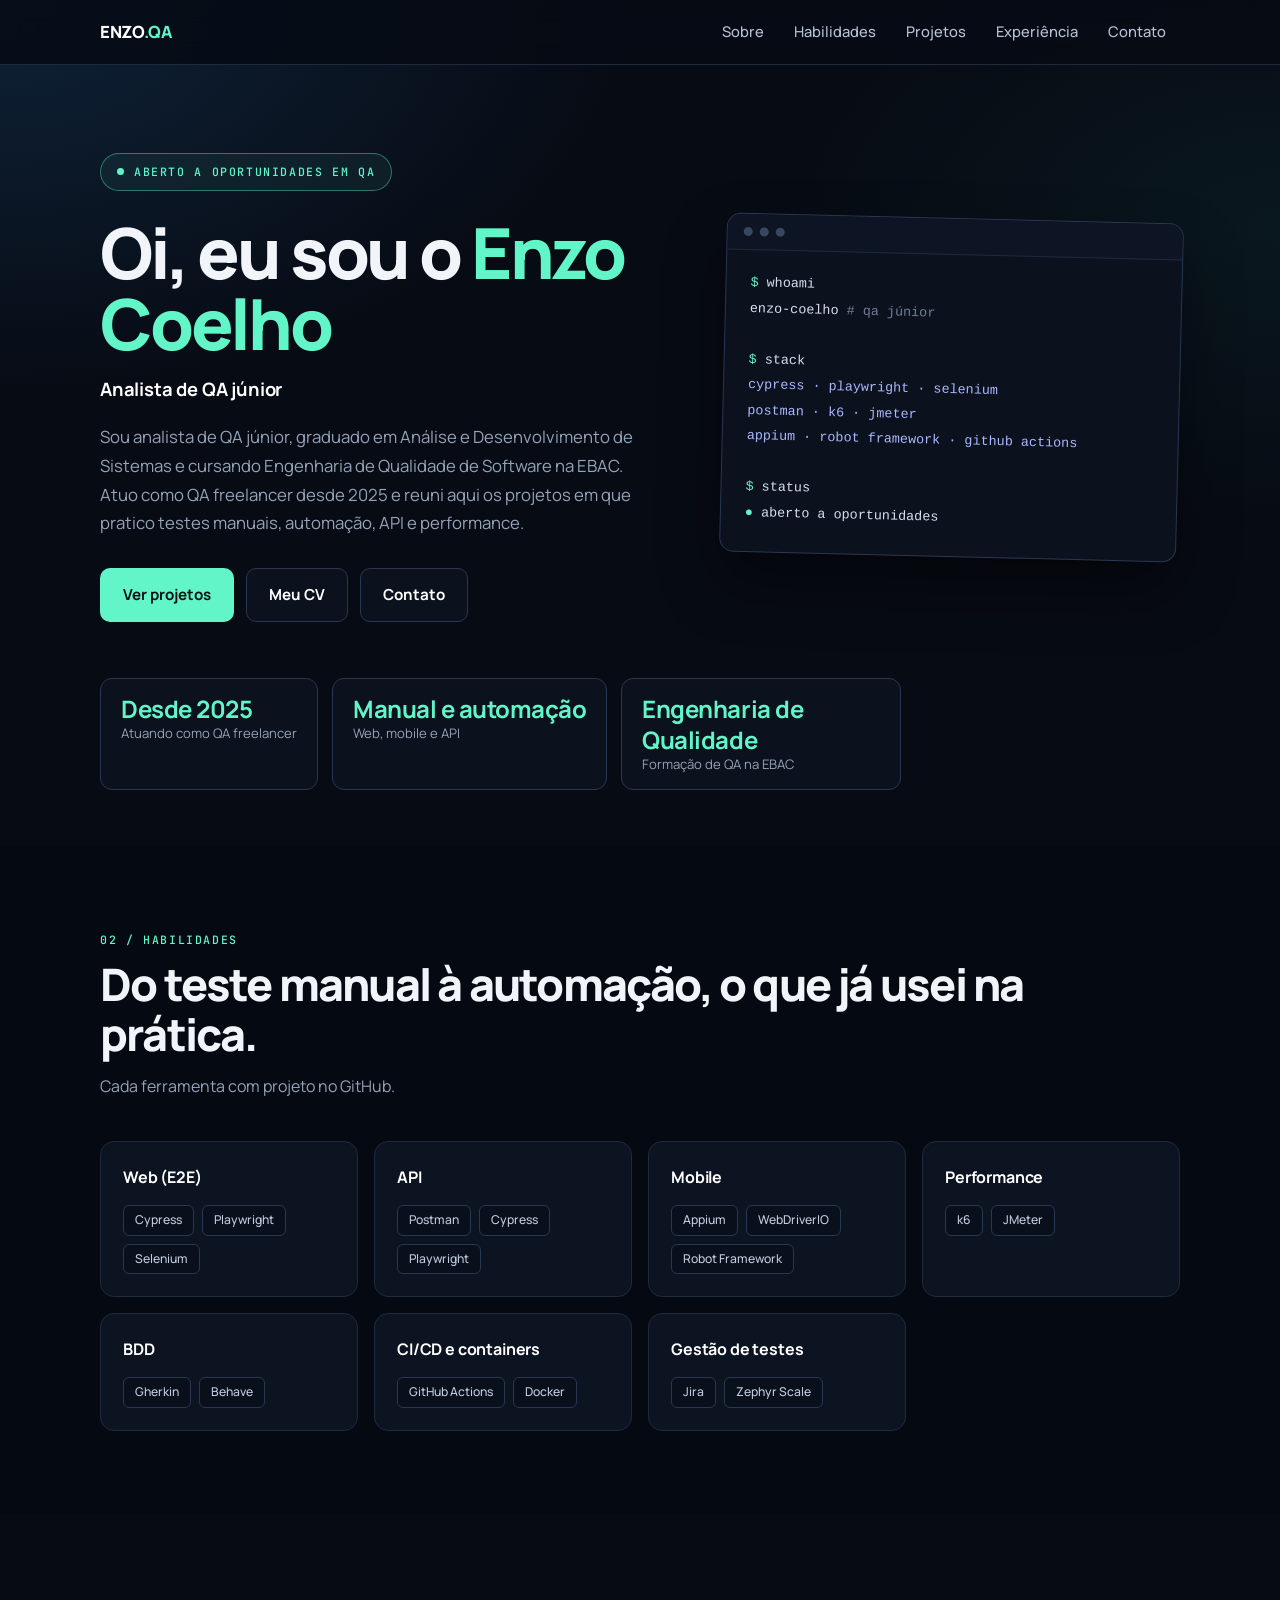
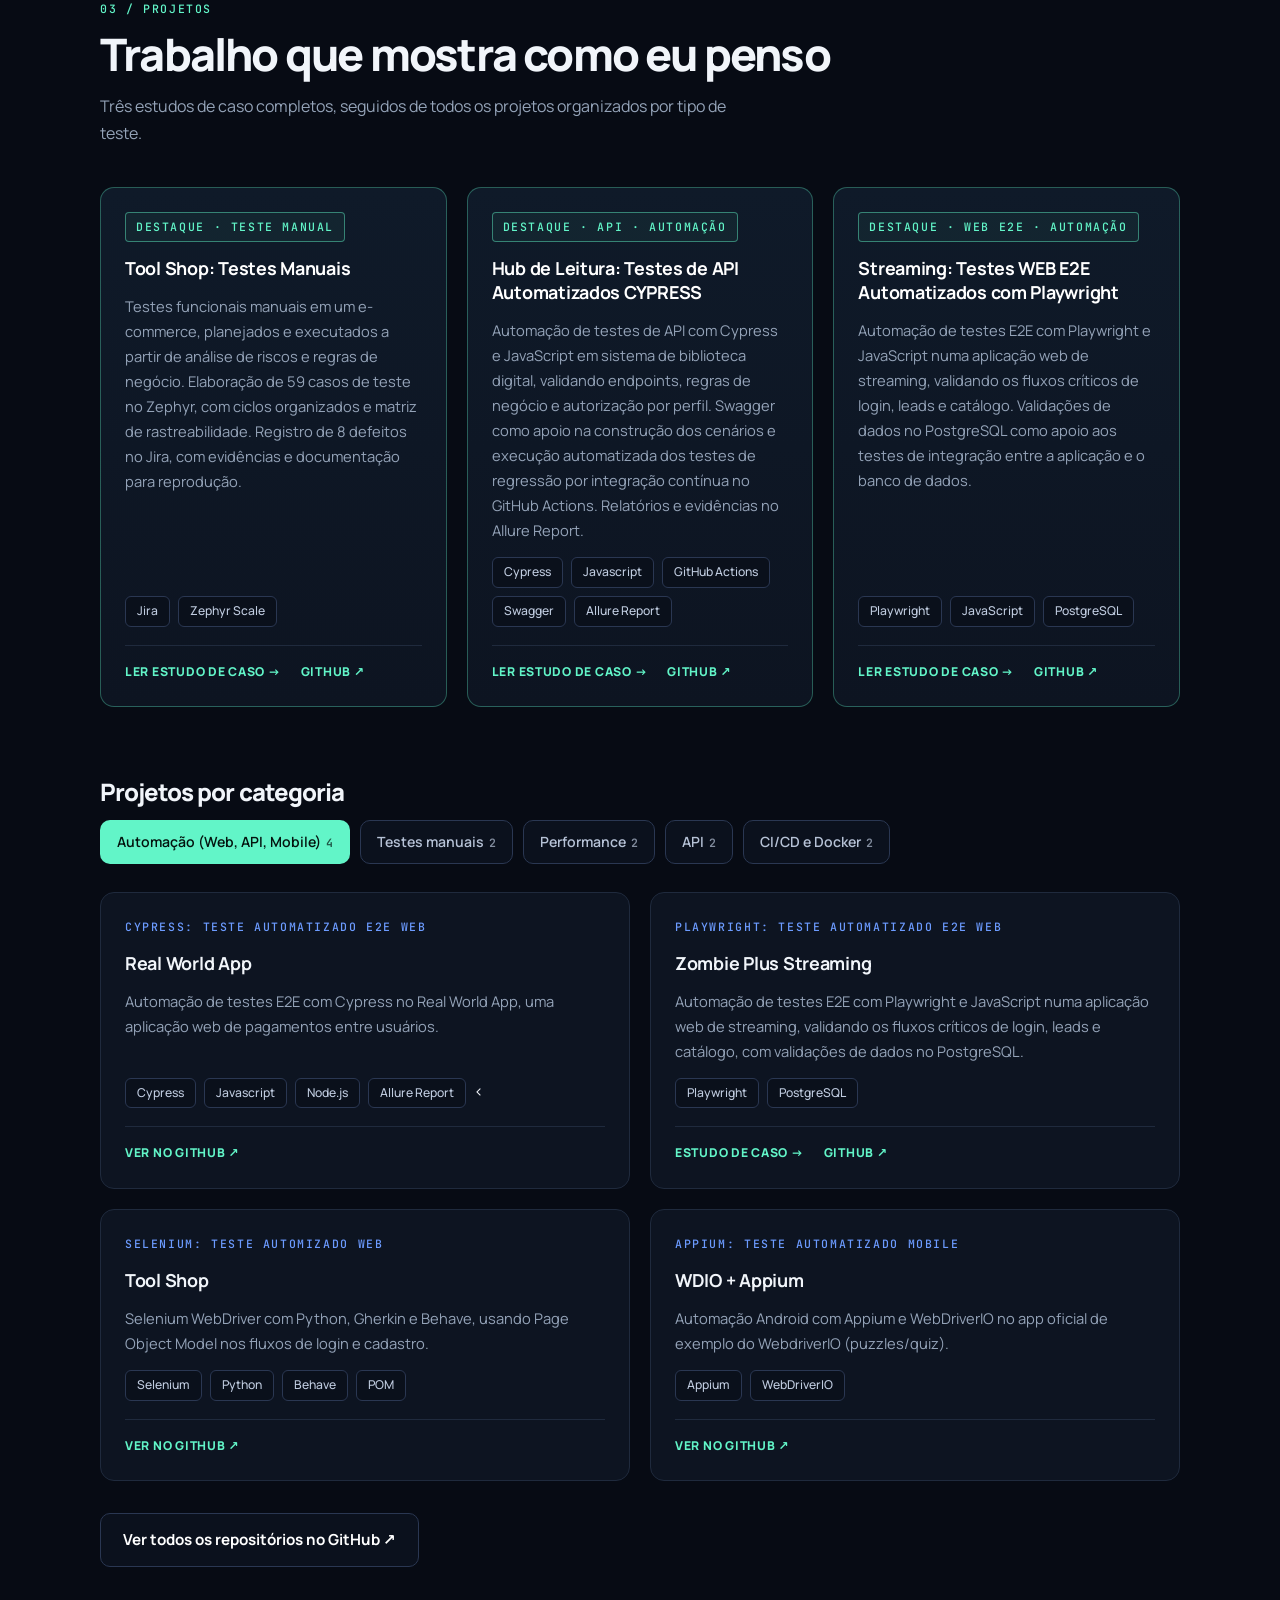
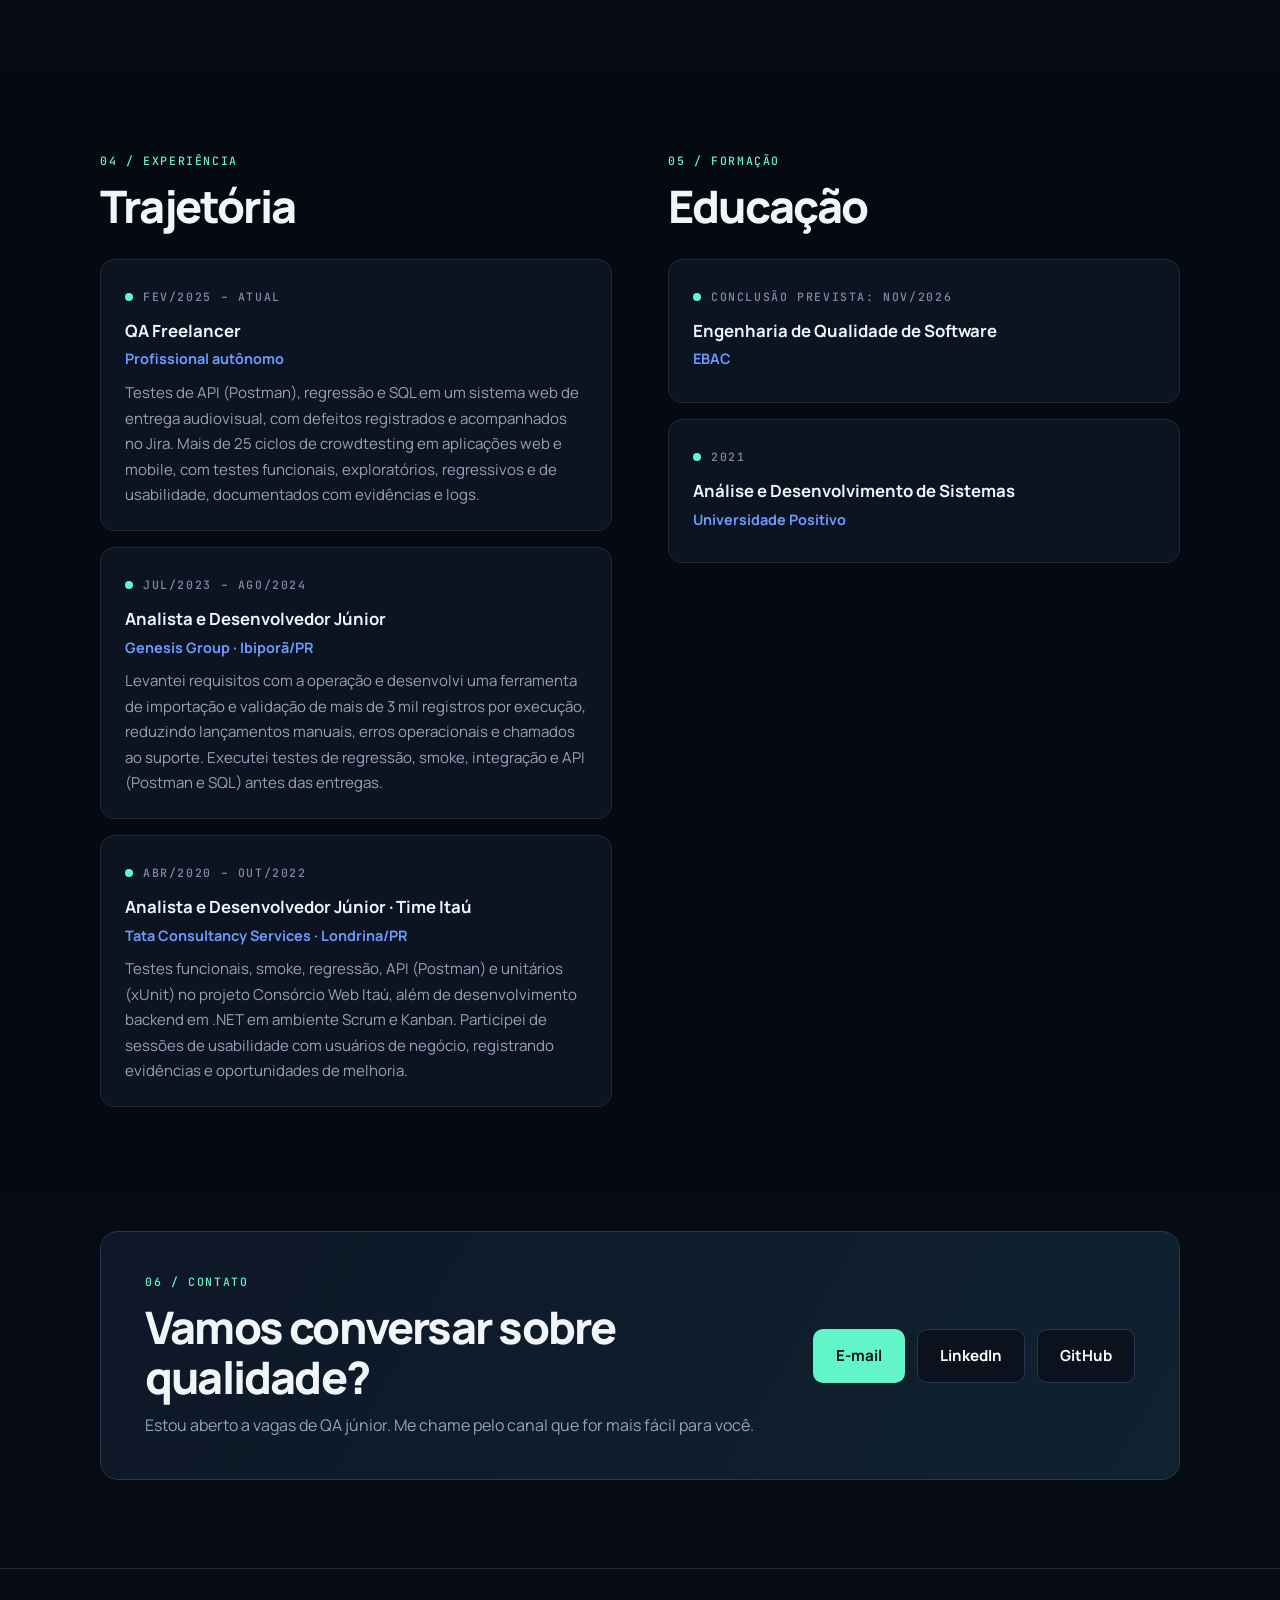
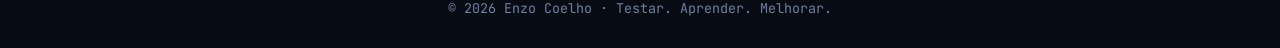
==== commit e0e827ed: "Update index.html" ====
--- a/index.html
+++ b/index.html
@@ -247,7 +247,7 @@
       </div>
     </section>
 
-    <!-- ================= EXPERIÊNCIA ================= -->
+        <!-- ================= EXPERIÊNCIA ================= -->
     <section id="experiencia" class="alt">
       <div class="wrap">
         <div class="two">
@@ -258,23 +258,25 @@
               <div class="tl" style="grid-template-columns:1fr">
                 <div>
                   <time>Fev/2025 – atual</time>
-                  <h3>QA freelancer</h3>
-                  <p>Atuação em qualidade de software com testes manuais, automação e integração contínua, como nos projetos desta página.</p>
+                  <h3>QA Freelancer</h3>
+                  <div class="where">Profissional autônomo</div>
+                  <p>Testes de API (Postman), regressão e SQL em um sistema web de entrega audiovisual, com defeitos registrados e acompanhados no Jira. Mais de 25 ciclos de crowdtesting em aplicações web e mobile, com testes funcionais, exploratórios, regressivos e de usabilidade, documentados com evidências e logs.</p>
+                </div>
+              </div>
+              <div class="tl" style="grid-template-columns:1fr">
+                <div>
+                  <time>Jul/2023 – ago/2024</time>
+                  <h3>Analista e Desenvolvedor Júnior</h3>
+                  <div class="where">Genesis Group · Ibiporã/PR</div>
+                  <p>Levantei requisitos com a operação e desenvolvi uma ferramenta de importação e validação de mais de 3 mil registros por execução, reduzindo lançamentos manuais, erros operacionais e chamados ao suporte. Executei testes de regressão, smoke, integração e API (Postman e SQL) antes das entregas.</p>
                 </div>
               </div>
               <div class="tl" style="grid-template-columns:1fr">
                 <div>
                   <time>Abr/2020 – out/2022</time>
-                  <h3>Trainee, analista e desenvolvedor júnior</h3>
-                  <div class="where">TCS · projeto Itaú</div>
-                  <p>Comecei em testes de API e análise de logs. Depois passei a desenvolver o backend das APIs de consórcio, além de testes exploratórios de tela e de API, na reformulação do fluxo de consórcio web. Também acompanhei testes de usabilidade com gerentes do banco, registrando dúvidas e bugs com evidência.</p>
-                </div>
-              </div>
-              <div class="tl" style="grid-template-columns:1fr">
-                <div>
-                  <time>Genesis Group</time>
-                  <h3>Analista e desenvolvedor júnior</h3>
-                  <p>Desenvolvi uma ferramenta de importação em massa que processava mais de 5 mil cargas por vez, com validação campo a campo.</p>
+                  <h3>Analista e Desenvolvedor Júnior · Time Itaú</h3>
+                  <div class="where">Tata Consultancy Services · Londrina/PR</div>
+                  <p>Testes funcionais, smoke, regressão, API (Postman) e unitários (xUnit) no projeto Consórcio Web Itaú, além de desenvolvimento backend em .NET em ambiente Scrum e Kanban. Participei de sessões de usabilidade com usuários de negócio, registrando evidências e oportunidades de melhoria.</p>
                 </div>
               </div>
             </div>
